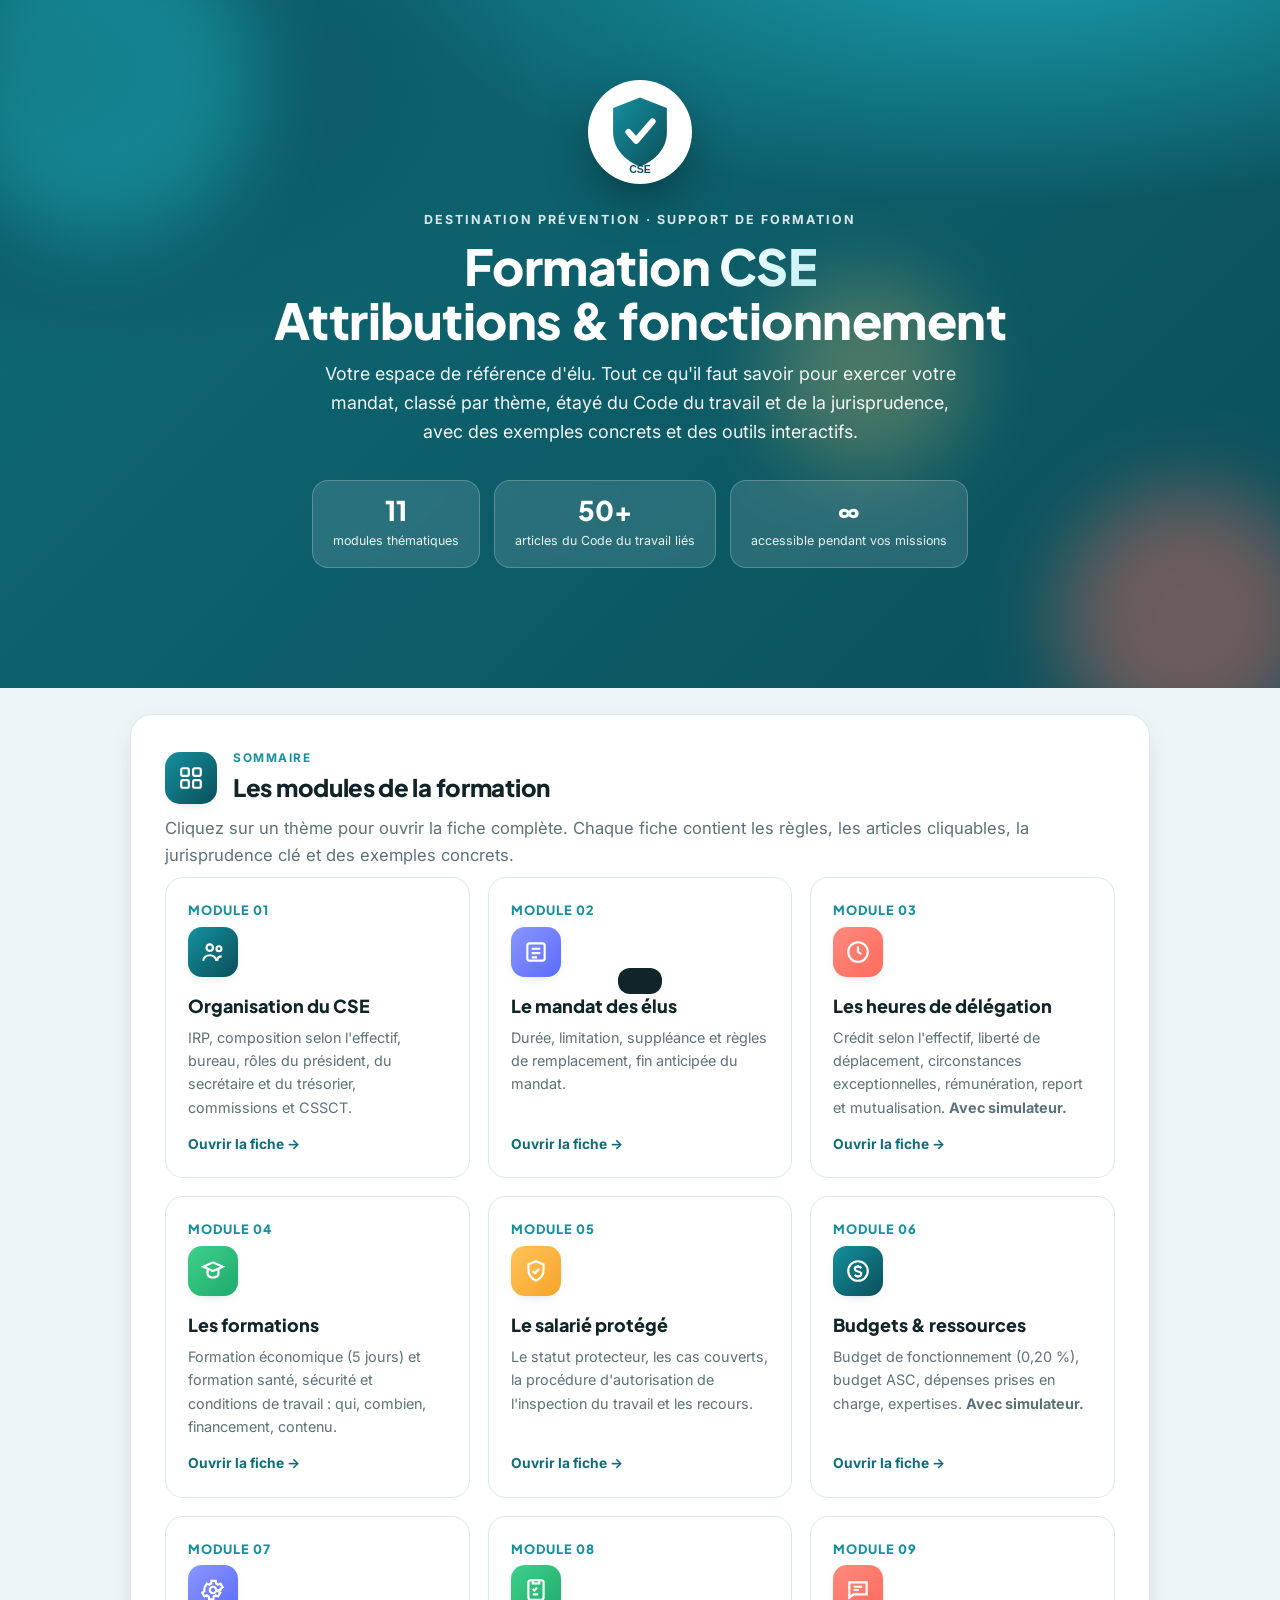
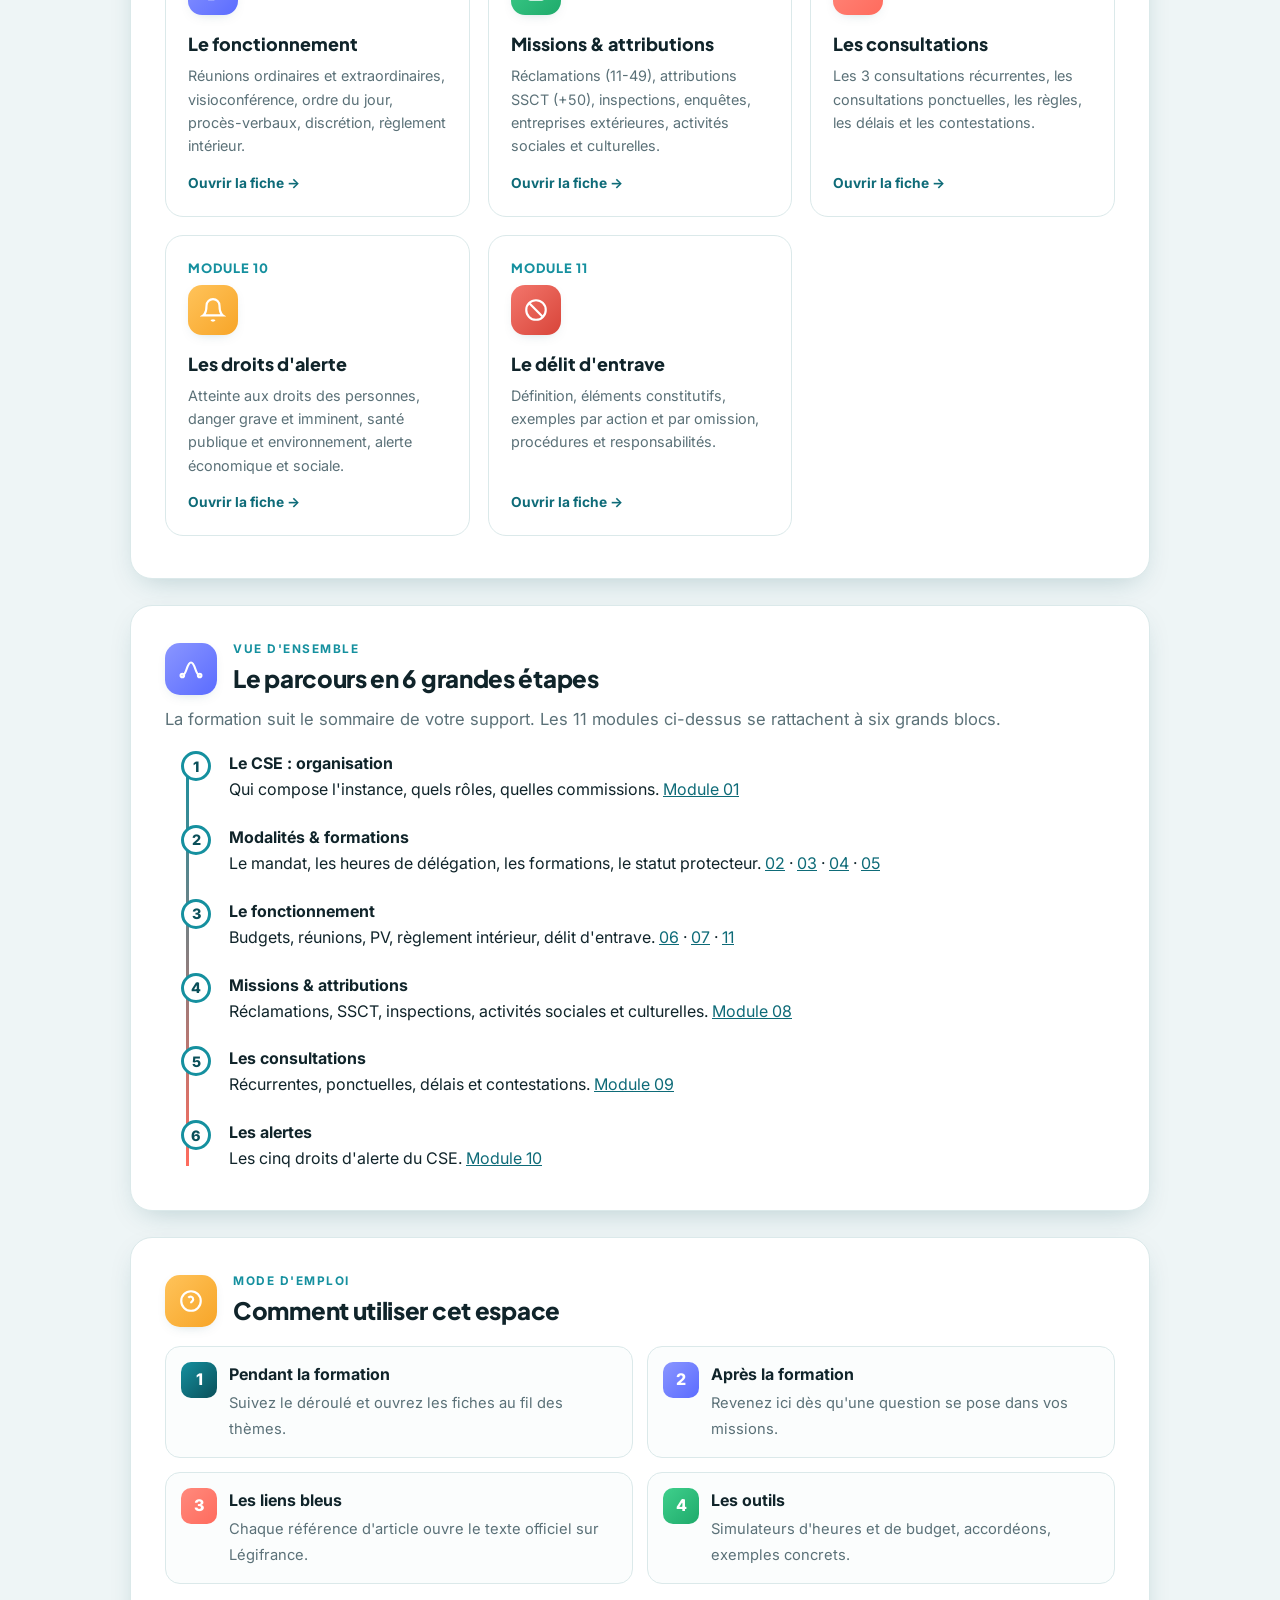
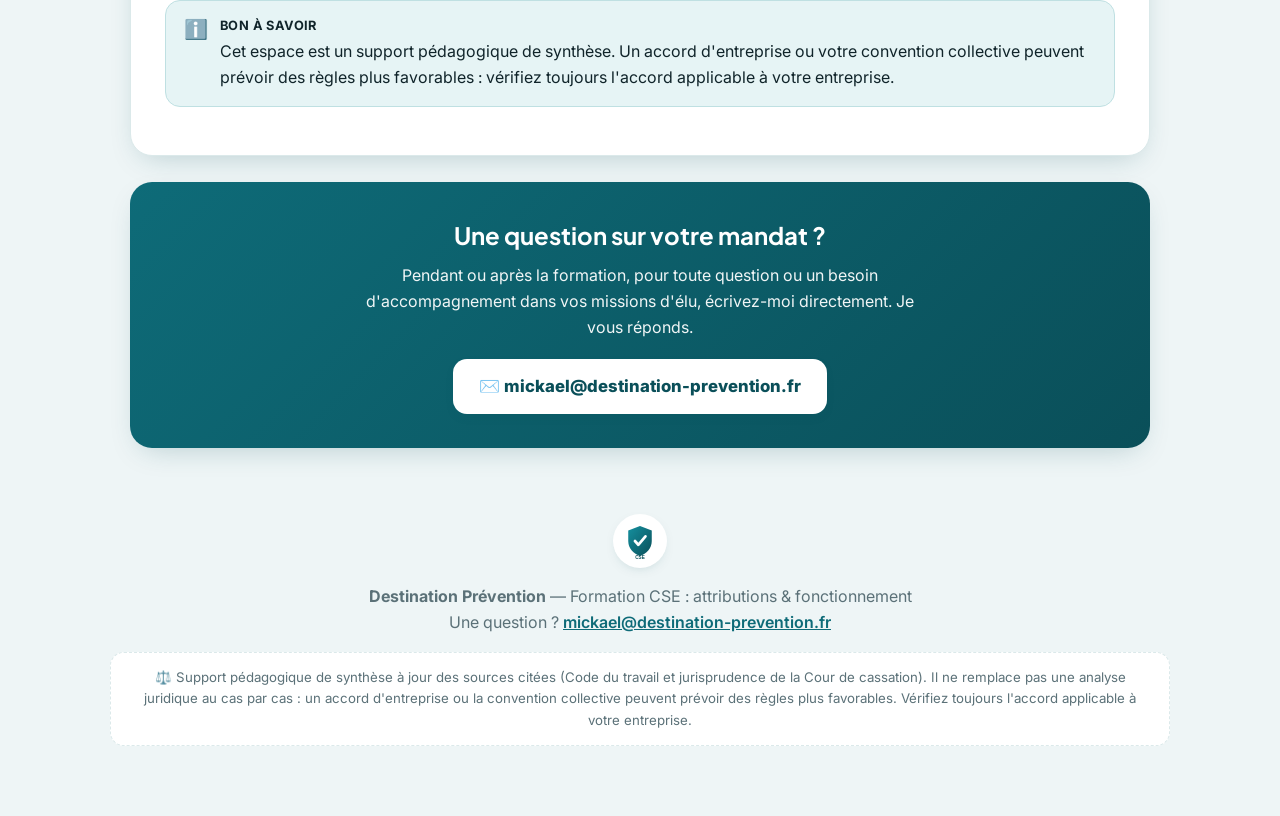
==== index.html @ 2825646d "Add files via upload" ====
<!DOCTYPE html>
<html lang="fr">
<head>
<meta charset="UTF-8">
<meta name="viewport" content="width=device-width, initial-scale=1.0">
<title>Formation CSE — Attributions & fonctionnement · Destination Prévention</title>
<meta name="description" content="Espace de formation des élus du CSE : organisation, mandat, heures de délégation, budgets, fonctionnement, missions, consultations et droits d'alerte. Étayé du Code du travail et de la jurisprudence.">
<link rel="icon" href="logo.svg">
<link rel="preconnect" href="https://fonts.googleapis.com">
<link rel="preconnect" href="https://fonts.gstatic.com" crossorigin>
<link href="https://fonts.googleapis.com/css2?family=Plus+Jakarta+Sans:wght@400;500;600;700;800&family=Inter:wght@400;500;600&display=swap" rel="stylesheet">
<link rel="stylesheet" href="styles.css">
</head>
<body>
<div id="progress"></div>

<nav class="bar" id="nav">
  <div class="wrap">
    <a class="lg" href="index.html"><img class="mark" src="logo.svg" alt=""> Formation CSE</a>
    <div class="links">
      <a href="#modules">Les modules</a>
      <a href="#parcours">Le parcours</a>
      <a href="#aide">Mode d'emploi</a>
      <a href="#contact">Contact</a>
    </div>
  </div>
</nav>

<header class="hero">
  <div class="blob b1"></div><div class="blob b2"></div><div class="blob b3"></div>
  <div class="wrap">
    <div class="logo-wrap"><img src="logo.svg" alt="Destination Prévention" style="width:96px;height:96px"></div>
    <span class="kick">Destination Prévention · Support de formation</span>
    <h1>Formation <span class="hl">CSE</span><br>Attributions &amp; fonctionnement</h1>
    <p class="sub">Votre espace de référence d'élu. Tout ce qu'il faut savoir pour exercer votre mandat, classé par thème, étayé du Code du travail et de la jurisprudence, avec des exemples concrets et des outils interactifs.</p>
    <div class="stats">
      <div class="stat"><div class="n">11</div><div class="l">modules thématiques</div></div>
      <div class="stat"><div class="n">50+</div><div class="l">articles du Code du travail liés</div></div>
      <div class="stat"><div class="n">∞</div><div class="l">accessible pendant vos missions</div></div>
    </div>
  </div>
</header>

<main class="wrap">

  <section id="modules">
    <div class="sec-head">
      <div class="sec-ico t-teal"><svg viewBox="0 0 24 24" fill="none" stroke="currentColor" stroke-width="2"><rect x="3" y="3" width="7" height="7" rx="1.5"/><rect x="14" y="3" width="7" height="7" rx="1.5"/><rect x="3" y="14" width="7" height="7" rx="1.5"/><rect x="14" y="14" width="7" height="7" rx="1.5"/></svg></div>
      <div><div class="kicker">Sommaire</div><h2>Les modules de la formation</h2></div>
    </div>
    <p class="lead">Cliquez sur un thème pour ouvrir la fiche complète. Chaque fiche contient les règles, les articles cliquables, la jurisprudence clé et des exemples concrets.</p>

    <div class="modules">

      <a class="mod" href="organisation.html">
        <span class="num">MODULE 01</span>
        <div class="mi t-teal"><svg viewBox="0 0 24 24" fill="none" stroke="currentColor" stroke-width="2"><circle cx="9" cy="8" r="3"/><path d="M3 20c0-3 3-5 6-5s6 2 6 5"/><circle cx="17.5" cy="9" r="2.3"/><path d="M16 20c0-2.4 1.6-4 4-4"/></svg></div>
        <h3>Organisation du CSE</h3>
        <p>IRP, composition selon l'effectif, bureau, rôles du président, du secrétaire et du trésorier, commissions et CSSCT.</p>
        <span class="go">Ouvrir la fiche →</span>
      </a>

      <a class="mod" href="mandat.html">
        <span class="num">MODULE 02</span>
        <div class="mi t-indigo"><svg viewBox="0 0 24 24" fill="none" stroke="currentColor" stroke-width="2"><rect x="4" y="4" width="16" height="16" rx="2"/><path d="M8 9h8M8 13h8M8 17h5"/></svg></div>
        <h3>Le mandat des élus</h3>
        <p>Durée, limitation, suppléance et règles de remplacement, fin anticipée du mandat.</p>
        <span class="go">Ouvrir la fiche →</span>
      </a>

      <a class="mod" href="heures-delegation.html">
        <span class="num">MODULE 03</span>
        <div class="mi t-coral"><svg viewBox="0 0 24 24" fill="none" stroke="currentColor" stroke-width="2"><circle cx="12" cy="12" r="9"/><path d="M12 7v5l3 2"/></svg></div>
        <h3>Les heures de délégation</h3>
        <p>Crédit selon l'effectif, liberté de déplacement, circonstances exceptionnelles, rémunération, report et mutualisation. <b>Avec simulateur.</b></p>
        <span class="go">Ouvrir la fiche →</span>
      </a>

      <a class="mod" href="formation.html">
        <span class="num">MODULE 04</span>
        <div class="mi t-green"><svg viewBox="0 0 24 24" fill="none" stroke="currentColor" stroke-width="2"><path d="M3 8l9-4 9 4-9 4-9-4z"/><path d="M7 10v5c0 1.5 2.5 3 5 3s5-1.5 5-3v-5"/></svg></div>
        <h3>Les formations</h3>
        <p>Formation économique (5 jours) et formation santé, sécurité et conditions de travail : qui, combien, financement, contenu.</p>
        <span class="go">Ouvrir la fiche →</span>
      </a>

      <a class="mod" href="salarie-protege.html">
        <span class="num">MODULE 05</span>
        <div class="mi t-amber"><svg viewBox="0 0 24 24" fill="none" stroke="currentColor" stroke-width="2"><path d="M12 3l7 3v5c0 5-3 8-7 10-4-2-7-5-7-10V6z"/><path d="M9 12l2 2 4-4"/></svg></div>
        <h3>Le salarié protégé</h3>
        <p>Le statut protecteur, les cas couverts, la procédure d'autorisation de l'inspection du travail et les recours.</p>
        <span class="go">Ouvrir la fiche →</span>
      </a>

      <a class="mod" href="budget.html">
        <span class="num">MODULE 06</span>
        <div class="mi t-teal"><svg viewBox="0 0 24 24" fill="none" stroke="currentColor" stroke-width="2"><circle cx="12" cy="12" r="9"/><path d="M15 9.5C14.5 8.5 13.3 8 12 8c-1.7 0-3 .9-3 2.2 0 3 6 1.6 6 4.4C15 16 13.7 17 12 17c-1.3 0-2.5-.6-3-1.6M12 6.5v1.4M12 16.8v1.4"/></svg></div>
        <h3>Budgets &amp; ressources</h3>
        <p>Budget de fonctionnement (0,20 %), budget ASC, dépenses prises en charge, expertises. <b>Avec simulateur.</b></p>
        <span class="go">Ouvrir la fiche →</span>
      </a>

      <a class="mod" href="fonctionnement.html">
        <span class="num">MODULE 07</span>
        <div class="mi t-indigo"><svg viewBox="0 0 24 24" fill="none" stroke="currentColor" stroke-width="2"><circle cx="12" cy="12" r="3"/><path d="M19 12a7 7 0 00-.1-1l2-1.5-2-3.4-2.3 1a7 7 0 00-1.7-1l-.3-2.6h-4l-.3 2.6a7 7 0 00-1.7 1l-2.3-1-2 3.4L4.1 11a7 7 0 000 2l-2 1.5 2 3.4 2.3-1a7 7 0 001.7 1l.3 2.6h4l.3-2.6a7 7 0 001.7-1l2.3 1 2-3.4-2-1.5c.1-.3.1-.7.1-1z"/></svg></div>
        <h3>Le fonctionnement</h3>
        <p>Réunions ordinaires et extraordinaires, visioconférence, ordre du jour, procès-verbaux, discrétion, règlement intérieur.</p>
        <span class="go">Ouvrir la fiche →</span>
      </a>

      <a class="mod" href="missions.html">
        <span class="num">MODULE 08</span>
        <div class="mi t-green"><svg viewBox="0 0 24 24" fill="none" stroke="currentColor" stroke-width="2"><rect x="5" y="3" width="14" height="18" rx="2"/><path d="M9 3v3h6V3M9 11l1.5 1.5L13 10M9 16h5"/></svg></div>
        <h3>Missions &amp; attributions</h3>
        <p>Réclamations (11-49), attributions SSCT (+50), inspections, enquêtes, entreprises extérieures, activités sociales et culturelles.</p>
        <span class="go">Ouvrir la fiche →</span>
      </a>

      <a class="mod" href="consultations.html">
        <span class="num">MODULE 09</span>
        <div class="mi t-coral"><svg viewBox="0 0 24 24" fill="none" stroke="currentColor" stroke-width="2"><path d="M4 5h16v11H8l-4 3z"/><path d="M8 9h8M8 12h5"/></svg></div>
        <h3>Les consultations</h3>
        <p>Les 3 consultations récurrentes, les consultations ponctuelles, les règles, les délais et les contestations.</p>
        <span class="go">Ouvrir la fiche →</span>
      </a>

      <a class="mod" href="alertes.html">
        <span class="num">MODULE 10</span>
        <div class="mi t-amber"><svg viewBox="0 0 24 24" fill="none" stroke="currentColor" stroke-width="2"><path d="M18 8a6 6 0 10-12 0c0 7-3 9-3 9h18s-3-2-3-9"/><path d="M10.5 21a1.8 1.8 0 003 0"/></svg></div>
        <h3>Les droits d'alerte</h3>
        <p>Atteinte aux droits des personnes, danger grave et imminent, santé publique et environnement, alerte économique et sociale.</p>
        <span class="go">Ouvrir la fiche →</span>
      </a>

      <a class="mod" href="delit-entrave.html">
        <span class="num">MODULE 11</span>
        <div class="mi t-red"><svg viewBox="0 0 24 24" fill="none" stroke="currentColor" stroke-width="2"><circle cx="12" cy="12" r="9"/><path d="M5.6 5.6l12.8 12.8"/></svg></div>
        <h3>Le délit d'entrave</h3>
        <p>Définition, éléments constitutifs, exemples par action et par omission, procédures et responsabilités.</p>
        <span class="go">Ouvrir la fiche →</span>
      </a>

    </div>
  </section>

  <section id="parcours">
    <div class="sec-head">
      <div class="sec-ico t-indigo"><svg viewBox="0 0 24 24" fill="none" stroke="currentColor" stroke-width="2"><path d="M4 18c4 0 4-12 8-12s4 12 8 12"/><circle cx="4" cy="18" r="1.6"/><circle cx="20" cy="18" r="1.6"/></svg></div>
      <div><div class="kicker">Vue d'ensemble</div><h2>Le parcours en 6 grandes étapes</h2></div>
    </div>
    <p class="lead">La formation suit le sommaire de votre support. Les 11 modules ci-dessus se rattachent à six grands blocs.</p>
    <div class="tl">
      <div class="step"><div class="dot">1</div><b>Le CSE : organisation</b>Qui compose l'instance, quels rôles, quelles commissions. <a href="organisation.html">Module 01</a></div>
      <div class="step"><div class="dot">2</div><b>Modalités &amp; formations</b>Le mandat, les heures de délégation, les formations, le statut protecteur. <a href="mandat.html">02</a> · <a href="heures-delegation.html">03</a> · <a href="formation.html">04</a> · <a href="salarie-protege.html">05</a></div>
      <div class="step"><div class="dot">3</div><b>Le fonctionnement</b>Budgets, réunions, PV, règlement intérieur, délit d'entrave. <a href="budget.html">06</a> · <a href="fonctionnement.html">07</a> · <a href="delit-entrave.html">11</a></div>
      <div class="step"><div class="dot">4</div><b>Missions &amp; attributions</b>Réclamations, SSCT, inspections, activités sociales et culturelles. <a href="missions.html">Module 08</a></div>
      <div class="step"><div class="dot">5</div><b>Les consultations</b>Récurrentes, ponctuelles, délais et contestations. <a href="consultations.html">Module 09</a></div>
      <div class="step"><div class="dot">6</div><b>Les alertes</b>Les cinq droits d'alerte du CSE. <a href="alertes.html">Module 10</a></div>
    </div>
  </section>

  <section id="aide">
    <div class="sec-head">
      <div class="sec-ico t-amber"><svg viewBox="0 0 24 24" fill="none" stroke="currentColor" stroke-width="2"><circle cx="12" cy="12" r="9"/><path d="M9.5 9a2.5 2.5 0 014.5 1.5c0 1.7-2 2-2 3.5M12 17h.01"/></svg></div>
      <div><div class="kicker">Mode d'emploi</div><h2>Comment utiliser cet espace</h2></div>
    </div>
    <div class="feat">
      <div class="f"><div class="fi t-teal">1</div><div><b>Pendant la formation</b><span>Suivez le déroulé et ouvrez les fiches au fil des thèmes.</span></div></div>
      <div class="f"><div class="fi t-indigo">2</div><div><b>Après la formation</b><span>Revenez ici dès qu'une question se pose dans vos missions.</span></div></div>
      <div class="f"><div class="fi t-coral">3</div><div><b>Les liens bleus</b><span>Chaque référence d'article ouvre le texte officiel sur Légifrance.</span></div></div>
      <div class="f"><div class="fi t-green">4</div><div><b>Les outils</b><span>Simulateurs d'heures et de budget, accordéons, exemples concrets.</span></div></div>
    </div>
    <div class="note n-info"><span class="ni">ℹ️</span><div><span class="tag">Bon à savoir</span><p>Cet espace est un support pédagogique de synthèse. Un accord d'entreprise ou votre convention collective peuvent prévoir des règles plus favorables : vérifiez toujours l'accord applicable à votre entreprise.</p></div></div>
  </section>

  <section id="contact" class="contact">
    <h2>Une question sur votre mandat ?</h2>
    <p>Pendant ou après la formation, pour toute question ou un besoin d'accompagnement dans vos missions d'élu, écrivez-moi directement. Je vous réponds.</p>
    <a class="mail" href="mailto:mickael@destination-prevention.fr?subject=Question%20formation%20CSE">✉️ mickael@destination-prevention.fr</a>
  </section>

</main>

<footer>
  <div class="fmark"><img src="logo.svg" alt="" style="width:42px;height:42px"></div>
  <p><b>Destination Prévention</b> — Formation CSE : attributions &amp; fonctionnement<br>
  Une question ? <a href="mailto:mickael@destination-prevention.fr">mickael@destination-prevention.fr</a></p>
  <div class="disc">⚖️ Support pédagogique de synthèse à jour des sources citées (Code du travail et jurisprudence de la Cour de cassation). Il ne remplace pas une analyse juridique au cas par cas : un accord d'entreprise ou la convention collective peuvent prévoir des règles plus favorables. Vérifiez toujours l'accord applicable à votre entreprise.</div>
</footer>

<div id="toast"></div>
<button class="btt" id="btt" aria-label="Revenir en haut">↑</button>
<script src="app.js"></script>
</body>
</html>
---- styles.css ----
/* =========================================================
   Formation CSE — Destination Prévention
   Feuille de style commune (style repris du toolkit Transmas)
   ========================================================= */
:root{
  --teal:#0e6b78; --teal-d:#0a4f59; --teal-l:#e6f4f5; --teal-2:#15909f;
  --ink:#10242a; --muted:#5b7178; --line:#dbe9ea; --bg:#eef5f6; --card:#ffffff;
  --coral:#ff6b5d; --coral-l:#ffe9e6;
  --amber:#f7a528; --amber-l:#fdf1da;
  --green:#1faa6b; --green-l:#e2f6ec;
  --indigo:#5b6cff; --indigo-l:#e9ebff;
  --red:#d8453a; --red-l:#fde9e7;
  --shadow:0 10px 30px -12px rgba(10,79,89,.28);
  --shadow-sm:0 4px 14px -8px rgba(10,79,89,.35);
  color-scheme:light;
}
*{box-sizing:border-box}
html{scroll-behavior:smooth}
body{margin:0;font-family:"Inter",-apple-system,BlinkMacSystemFont,"Segoe UI",sans-serif;color:var(--ink);background:var(--bg);line-height:1.62;overflow-x:hidden}
h1,h2,h3,.font-display{font-family:"Plus Jakarta Sans","Inter",sans-serif}
a{color:var(--teal)}
.wrap{max-width:1060px;margin:0 auto;padding:0 20px}

/* progress + nav */
#progress{position:fixed;top:0;left:0;height:4px;width:0;background:linear-gradient(90deg,var(--teal-2),var(--coral));z-index:200;transition:width .1s linear}
nav.bar{position:fixed;top:4px;left:0;right:0;z-index:150;background:rgba(255,255,255,.82);backdrop-filter:blur(12px);border-bottom:1px solid var(--line);transform:translateY(-130%);transition:transform .4s ease}
nav.bar.show{transform:translateY(0)}
nav.bar .wrap{display:flex;align-items:center;gap:12px;height:58px}
nav.bar .lg{display:flex;align-items:center;gap:9px;font-weight:800;color:var(--teal-d);font-size:.98rem;white-space:nowrap;text-decoration:none}
nav.bar .lg .mark{width:30px;height:30px;border-radius:50%}
nav.bar .links{display:flex;gap:3px;overflow-x:auto;scrollbar-width:none;margin-left:auto}
nav.bar .links::-webkit-scrollbar{display:none}
nav.bar .links a{font-size:.8rem;text-decoration:none;color:var(--muted);padding:6px 11px;border-radius:9px;white-space:nowrap;font-weight:600;transition:.2s}
nav.bar .links a:hover{color:var(--teal-d);background:var(--teal-l)}
nav.bar .links a.active{color:#fff;background:var(--teal)}

/* hero */
header.hero{position:relative;color:#fff;padding:80px 20px 120px;text-align:center;overflow:hidden;background:radial-gradient(1200px 500px at 80% -10%,#1aa0b0 0,transparent 55%),radial-gradient(900px 500px at 0% 10%,#0a4f59 0,transparent 60%),linear-gradient(135deg,#0e6b78,#0a4f59)}
.blob{position:absolute;border-radius:50%;filter:blur(40px);opacity:.4;animation:float 14s ease-in-out infinite}
.blob.b1{width:320px;height:320px;background:#23c4d6;top:-80px;left:-60px}
.blob.b2{width:260px;height:260px;background:#ff6b5d;bottom:-60px;right:-40px;animation-delay:-5s}
.blob.b3{width:200px;height:200px;background:#ffd36b;top:40%;left:60%;animation-delay:-9s;opacity:.25}
@keyframes float{0%,100%{transform:translate(0,0) scale(1)}50%{transform:translate(30px,-25px) scale(1.08)}}
.logo-wrap{position:relative;z-index:2;width:104px;height:104px;margin:0 auto 22px;border-radius:50%;box-shadow:0 18px 50px -12px rgba(0,0,0,.5);animation:pulse 5s ease-in-out infinite;background:#fff;display:grid;place-items:center}
.logo-wrap svg{width:96px;height:96px}
@keyframes pulse{0%,100%{transform:translateY(0)}50%{transform:translateY(-9px)}}
.hero .kick{position:relative;z-index:2;display:inline-block;font-size:.78rem;font-weight:700;letter-spacing:2px;text-transform:uppercase;opacity:.85;margin-bottom:10px}
.hero h1{position:relative;z-index:2;margin:0 0 12px;font-size:clamp(2rem,5vw,3.1rem);font-weight:800;letter-spacing:-.5px;line-height:1.08}
.hero h1 .hl{background:linear-gradient(120deg,#fff,#bff0f5);-webkit-background-clip:text;background-clip:text;color:transparent}
.hero p.sub{position:relative;z-index:2;margin:0 auto;max-width:660px;font-size:1.12rem;opacity:.94}
.tagchip{position:relative;z-index:2;display:inline-flex;gap:8px;align-items:center;margin-top:20px;background:rgba(255,255,255,.14);border:1px solid rgba(255,255,255,.3);padding:7px 16px;border-radius:999px;font-size:.85rem;font-weight:600;text-decoration:none;color:#fff}
.tagchip:hover{background:rgba(255,255,255,.24)}
.stats{position:relative;z-index:2;display:flex;flex-wrap:wrap;gap:14px;justify-content:center;margin-top:34px}
.stat{background:rgba(255,255,255,.12);border:1px solid rgba(255,255,255,.22);border-radius:16px;padding:16px 20px;min-width:150px;backdrop-filter:blur(4px)}
.stat .n{font-family:"Plus Jakarta Sans";font-size:1.7rem;font-weight:800;line-height:1}
.stat .l{font-size:.78rem;opacity:.9;margin-top:6px}

/* sections */
main{position:relative;z-index:3;margin-top:-70px}
section{background:var(--card);border:1px solid var(--line);border-radius:22px;padding:34px;margin:26px 0;box-shadow:var(--shadow);opacity:0;transform:translateY(28px);transition:opacity .7s ease,transform .7s ease}
section.in{opacity:1;transform:none}
.sec-head{display:flex;align-items:center;gap:16px;margin-bottom:8px}
.sec-ico{flex:none;width:52px;height:52px;border-radius:15px;display:grid;place-items:center;color:#fff;box-shadow:var(--shadow-sm)}
.sec-ico svg{width:26px;height:26px}
.sec-head h2{margin:0;font-size:1.5rem;font-weight:800;letter-spacing:-.3px}
.sec-head .kicker{font-size:.74rem;font-weight:700;letter-spacing:1.5px;text-transform:uppercase;color:var(--teal-2)}
.lead{color:var(--muted);font-size:1.04rem;margin:6px 0 4px}
h3.sub{font-size:1.12rem;margin:22px 0 6px;color:var(--teal-d)}
.t-teal{background:linear-gradient(135deg,var(--teal-2),var(--teal-d))}
.t-coral{background:linear-gradient(135deg,#ff8a7d,var(--coral))}
.t-amber{background:linear-gradient(135deg,#ffc35a,var(--amber))}
.t-green{background:linear-gradient(135deg,#3fd08c,var(--green))}
.t-indigo{background:linear-gradient(135deg,#8a96ff,var(--indigo))}
.t-red{background:linear-gradient(135deg,#f3766c,var(--red))}

blockquote.art{border-left:4px solid var(--teal-2);background:linear-gradient(135deg,var(--teal-l),#fff);margin:16px 0;padding:14px 18px;border-radius:0 14px 14px 0;font-style:italic;color:#27474d}
blockquote.art b{font-style:normal}
.chips-law{display:inline-block;font-size:.72rem;font-weight:700;letter-spacing:.5px;text-transform:uppercase;color:var(--teal-d);background:var(--teal-l);padding:3px 10px;border-radius:7px;margin-bottom:8px}

/* inline legifrance link */
a.lf{display:inline-flex;align-items:center;gap:4px;font-weight:700;text-decoration:none;color:var(--teal);background:var(--teal-l);border-radius:6px;padding:1px 7px;font-size:.9em;white-space:nowrap;transition:.2s}
a.lf:hover{background:var(--teal);color:#fff}
a.lf::after{content:"\2197";font-size:.82em;opacity:.7}

.feat{display:grid;grid-template-columns:repeat(2,1fr);gap:14px;margin:16px 0}
.feat .f{display:flex;gap:12px;padding:15px;border:1px solid var(--line);border-radius:15px;background:#fbfdfd;transition:.25s}
.feat .f:hover{transform:translateY(-3px);box-shadow:var(--shadow-sm);border-color:#bfe0e2}
.feat .f .fi{flex:none;width:36px;height:36px;border-radius:10px;display:grid;place-items:center;color:#fff;font-weight:800}
.feat .f b{display:block;margin-bottom:2px}
.feat .f span{font-size:.92rem;color:var(--muted)}

.note{border-radius:15px;padding:15px 18px;margin:14px 0;border:1px solid;display:flex;gap:12px;align-items:flex-start}
.note .ni{flex:none;font-size:1.2rem;line-height:1.4}
.n-info{background:var(--teal-l);border-color:#bfe0e2}
.n-ok{background:var(--green-l);border-color:#bfe3cd}
.n-warn{background:var(--amber-l);border-color:#f0debb}
.n-no{background:var(--red-l);border-color:#f3c9c4}
.n-ex{background:var(--indigo-l);border-color:#cdd2ff}
.note .tag{font-weight:700;display:block;font-size:.8rem;text-transform:uppercase;letter-spacing:.4px;margin-bottom:3px}
.note p{margin:0}

/* tables */
.tbl{width:100%;border-collapse:collapse;margin:14px 0;font-size:.93rem;overflow:hidden;border-radius:12px;box-shadow:var(--shadow-sm)}
.tbl th{background:var(--teal);color:#fff;text-align:left;padding:11px 14px;font-weight:700}
.tbl td{padding:10px 14px;border-bottom:1px solid var(--line);background:#fff;vertical-align:top}
.tbl tr:nth-child(even) td{background:#fbfdfd}

/* compare toggle */
.seg{display:inline-flex;background:var(--teal-l);border-radius:14px;padding:5px;margin:8px 0 4px;gap:4px}
.seg button{border:none;background:transparent;font-family:inherit;font-weight:700;font-size:.92rem;padding:9px 18px;border-radius:10px;cursor:pointer;color:var(--teal-d);transition:.2s}
.seg button.on{color:#fff;box-shadow:var(--shadow-sm)}
.seg button[data-k="a"].on{background:linear-gradient(135deg,#8a96ff,var(--indigo))}
.seg button[data-k="b"].on{background:linear-gradient(135deg,var(--teal-2),var(--teal-d))}
.panel{display:none;border-radius:16px;padding:20px;border:1px solid var(--line);margin-top:8px;animation:fade .4s ease}
.panel.show{display:block}
.panel.a{background:linear-gradient(135deg,var(--indigo-l),#fff)}
.panel.b{background:linear-gradient(135deg,var(--teal-l),#fff)}
@keyframes fade{from{opacity:0;transform:translateY(8px)}to{opacity:1;transform:none}}
.kv{margin:9px 0}.kv b{color:var(--teal-d)}
.panel.a .kv b{color:var(--indigo)}

/* calculator */
.calc{background:linear-gradient(135deg,#0e6b78,#0a4f59);border-radius:20px;padding:26px;color:#fff;margin:18px 0;box-shadow:var(--shadow)}
.calc h4{margin:0 0 14px;font-size:1.15rem;display:flex;align-items:center;gap:9px}
.calc label{font-weight:700;font-size:.9rem;opacity:.92;display:block;margin-bottom:10px}
.calc select,.calc input{width:100%;font-family:inherit;font-size:1rem;padding:13px 14px;border-radius:12px;border:none;background:#fff;color:var(--ink);font-weight:600}
.calc .out{display:grid;grid-template-columns:repeat(3,1fr);gap:12px;margin-top:18px}
.calc .o{background:rgba(255,255,255,.12);border:1px solid rgba(255,255,255,.22);border-radius:14px;padding:16px;text-align:center}
.calc .o .n{font-family:"Plus Jakarta Sans";font-size:1.9rem;font-weight:800;line-height:1}
.calc .o .l{font-size:.78rem;opacity:.9;margin-top:6px}
.calc .hint{font-size:.82rem;opacity:.85;margin-top:14px}
@media(max-width:560px){.calc .out{grid-template-columns:1fr}.stat{min-width:120px}}

/* duo mini cards */
.duo{display:grid;grid-template-columns:1fr 1fr;gap:14px;margin-top:14px}
@media(max-width:600px){.duo{grid-template-columns:1fr}}
.mini{border:1px solid var(--line);border-radius:15px;padding:16px;background:#fbfdfd}
.mini .h{font-weight:800;color:var(--teal-d);display:flex;align-items:center;gap:8px;margin-bottom:6px}
.mini .b{font-size:.92rem;color:#3a5258}
.badge8{background:var(--amber);color:#fff;font-weight:800;border-radius:8px;padding:2px 9px;font-size:.85rem}

/* do / dont */
.dd{display:grid;grid-template-columns:1fr 1fr;gap:16px;margin:14px 0}
@media(max-width:640px){.dd{grid-template-columns:1fr}}
.dd .col{border-radius:16px;padding:18px;border:1px solid}
.dd .can{background:var(--green-l);border-color:#bfe3cd}
.dd .cant{background:var(--red-l);border-color:#f3c9c4}
.dd .col h4{margin:0 0 10px;display:flex;align-items:center;gap:8px;font-size:1.02rem}
.dd ul{list-style:none;margin:0;padding:0}
.dd li{padding:7px 0 7px 28px;position:relative;font-size:.93rem;border-bottom:1px dashed rgba(0,0,0,.07)}
.dd li:last-child{border-bottom:none}
.dd .can li:before{content:"\2713";position:absolute;left:0;color:var(--green);font-weight:800}
.dd .cant li:before{content:"\2715";position:absolute;left:0;color:var(--red);font-weight:800}

/* accordion */
.acc{border:1px solid var(--line);border-radius:14px;margin:10px 0;overflow:hidden;background:#fff}
.acc>button{width:100%;text-align:left;border:none;background:#fbfdfd;font-family:inherit;font-size:1rem;font-weight:700;color:var(--ink);padding:16px 18px;cursor:pointer;display:flex;align-items:center;gap:12px}
.acc>button .vp{flex:none;font-size:.68rem;font-weight:800;padding:3px 9px;border-radius:7px;text-transform:uppercase;letter-spacing:.4px}
.vp.a{background:var(--indigo-l);color:var(--indigo)}
.vp.b{background:var(--teal-l);color:var(--teal-d)}
.vp.hc{background:var(--amber-l);color:#a4710c}
.acc>button .chev{margin-left:auto;transition:.3s;color:var(--muted)}
.acc.open>button .chev{transform:rotate(180deg)}
.acc .body{max-height:0;overflow:hidden;transition:max-height .4s ease;color:#3a5258}
.acc .body .inner{padding:0 18px 16px}
.acc .body p{margin:0 0 8px}
.acc .body p:last-child{margin-bottom:0}
.acc .body ul{margin:0 0 8px;padding-left:20px}

/* timeline */
.tl{position:relative;margin:18px 0 4px;padding-left:8px}
.tl:before{content:"";position:absolute;left:21px;top:6px;bottom:6px;width:3px;background:linear-gradient(var(--teal-2),var(--coral))}
.tl .step{position:relative;padding:0 0 22px 56px}
.tl .step .dot{position:absolute;left:8px;top:0;width:30px;height:30px;border-radius:50%;background:#fff;border:3px solid var(--teal-2);color:var(--teal-d);font-weight:800;display:grid;place-items:center;font-size:.9rem}
.tl .step:last-child{padding-bottom:0}
.tl .step b{display:block}

/* juri */
.juri{border:1px solid var(--line);border-left:5px solid var(--teal-2);border-radius:0 14px 14px 0;padding:16px 18px;margin:12px 0;background:linear-gradient(135deg,#fbfdfd,#fff);transition:.25s}
.juri:hover{transform:translateX(4px);box-shadow:var(--shadow-sm)}
.juri .jt{font-weight:800;color:var(--teal-d)}
.juri .jp{display:inline-block;font-size:.7rem;font-weight:700;background:var(--coral-l);color:var(--coral);border-radius:6px;padding:2px 8px;margin-left:6px;vertical-align:middle}
.juri p{margin:6px 0 0;font-size:.93rem;color:#3a5258}

/* regl grid */
.regl{display:grid;grid-template-columns:repeat(2,1fr);gap:10px;margin-top:8px}
@media(max-width:640px){.regl{grid-template-columns:1fr}}
.regl a{display:flex;gap:10px;align-items:center;text-decoration:none;border:1px solid var(--line);border-radius:12px;padding:12px 14px;background:#fbfdfd;transition:.2s;color:var(--ink)}
.regl a:hover{border-color:var(--teal-2);background:var(--teal-l);transform:translateY(-2px)}
.regl a .code{flex:none;font-family:"Plus Jakarta Sans";font-weight:800;color:#fff;background:var(--teal);border-radius:8px;padding:6px 9px;font-size:.82rem;min-width:92px;text-align:center}
.regl a span{font-size:.86rem;color:var(--muted)}

/* ===== INDEX : grille des thèmes ===== */
.modules{display:grid;grid-template-columns:repeat(3,1fr);gap:18px;margin:8px 0}
@media(max-width:880px){.modules{grid-template-columns:repeat(2,1fr)}}
@media(max-width:560px){.modules{grid-template-columns:1fr}}
.mod{display:flex;flex-direction:column;text-decoration:none;color:var(--ink);background:#fff;border:1px solid var(--line);border-radius:18px;padding:22px;transition:.25s;position:relative;overflow:hidden}
.mod:hover{transform:translateY(-5px);box-shadow:var(--shadow);border-color:#bfe0e2}
.mod .num{font-family:"Plus Jakarta Sans";font-size:.8rem;font-weight:800;color:var(--teal-2);letter-spacing:1px}
.mod .mi{width:50px;height:50px;border-radius:14px;display:grid;place-items:center;color:#fff;margin:6px 0 14px;box-shadow:var(--shadow-sm)}
.mod .mi svg{width:26px;height:26px}
.mod h3{margin:0 0 6px;font-size:1.12rem;font-weight:800}
.mod p{margin:0;font-size:.9rem;color:var(--muted);flex:1}
.mod .go{margin-top:14px;font-weight:700;font-size:.86rem;color:var(--teal);display:inline-flex;align-items:center;gap:6px}
.mod:hover .go{gap:10px}

/* contact band */
.contact{background:linear-gradient(135deg,#0e6b78,#0a4f59);color:#fff;border-radius:22px;padding:34px;text-align:center;box-shadow:var(--shadow);border:none}
.contact h2{margin:0 0 8px;font-size:1.5rem;color:#fff}
.contact p{margin:0 auto 18px;max-width:560px;opacity:.94}
.contact a.mail{display:inline-flex;align-items:center;gap:10px;background:#fff;color:var(--teal-d);font-weight:800;text-decoration:none;padding:14px 26px;border-radius:14px;font-size:1.05rem;transition:.2s;box-shadow:var(--shadow-sm)}
.contact a.mail:hover{transform:translateY(-3px)}

/* page intro back link */
.crumb{position:relative;z-index:2;margin-bottom:8px}
.crumb a{color:#fff;text-decoration:none;font-weight:600;font-size:.88rem;opacity:.9;display:inline-flex;align-items:center;gap:6px}
.crumb a:hover{opacity:1}

footer{text-align:center;color:var(--muted);padding:40px 20px 70px}
footer .fmark{width:54px;height:54px;margin:0 auto 12px;border-radius:50%;background:#fff;display:grid;place-items:center;box-shadow:var(--shadow-sm)}
footer .fmark svg{width:42px;height:42px}
footer a{color:var(--teal);font-weight:600}
.disc{max-width:1060px;margin:10px auto 0;background:#fff;border:1px dashed var(--line);border-radius:14px;padding:14px 18px;font-size:.83rem;color:var(--muted)}

/* toast + back to top */
#toast{position:fixed;bottom:26px;left:50%;transform:translateX(-50%) translateY(120px);background:var(--ink);color:#fff;padding:13px 22px;border-radius:12px;font-weight:600;font-size:.9rem;box-shadow:var(--shadow);z-index:300;transition:transform .35s cubic-bezier(.2,1.4,.4,1)}
#toast.show{transform:translateX(-50%) translateY(0)}
.btt{position:fixed;bottom:24px;right:24px;width:48px;height:48px;border-radius:50%;background:var(--teal);color:#fff;border:none;cursor:pointer;box-shadow:var(--shadow);font-size:1.3rem;opacity:0;pointer-events:none;transition:.3s;z-index:140}
.btt.show{opacity:1;pointer-events:auto}
@media(max-width:680px){.feat{grid-template-columns:1fr}section{padding:24px 20px}}
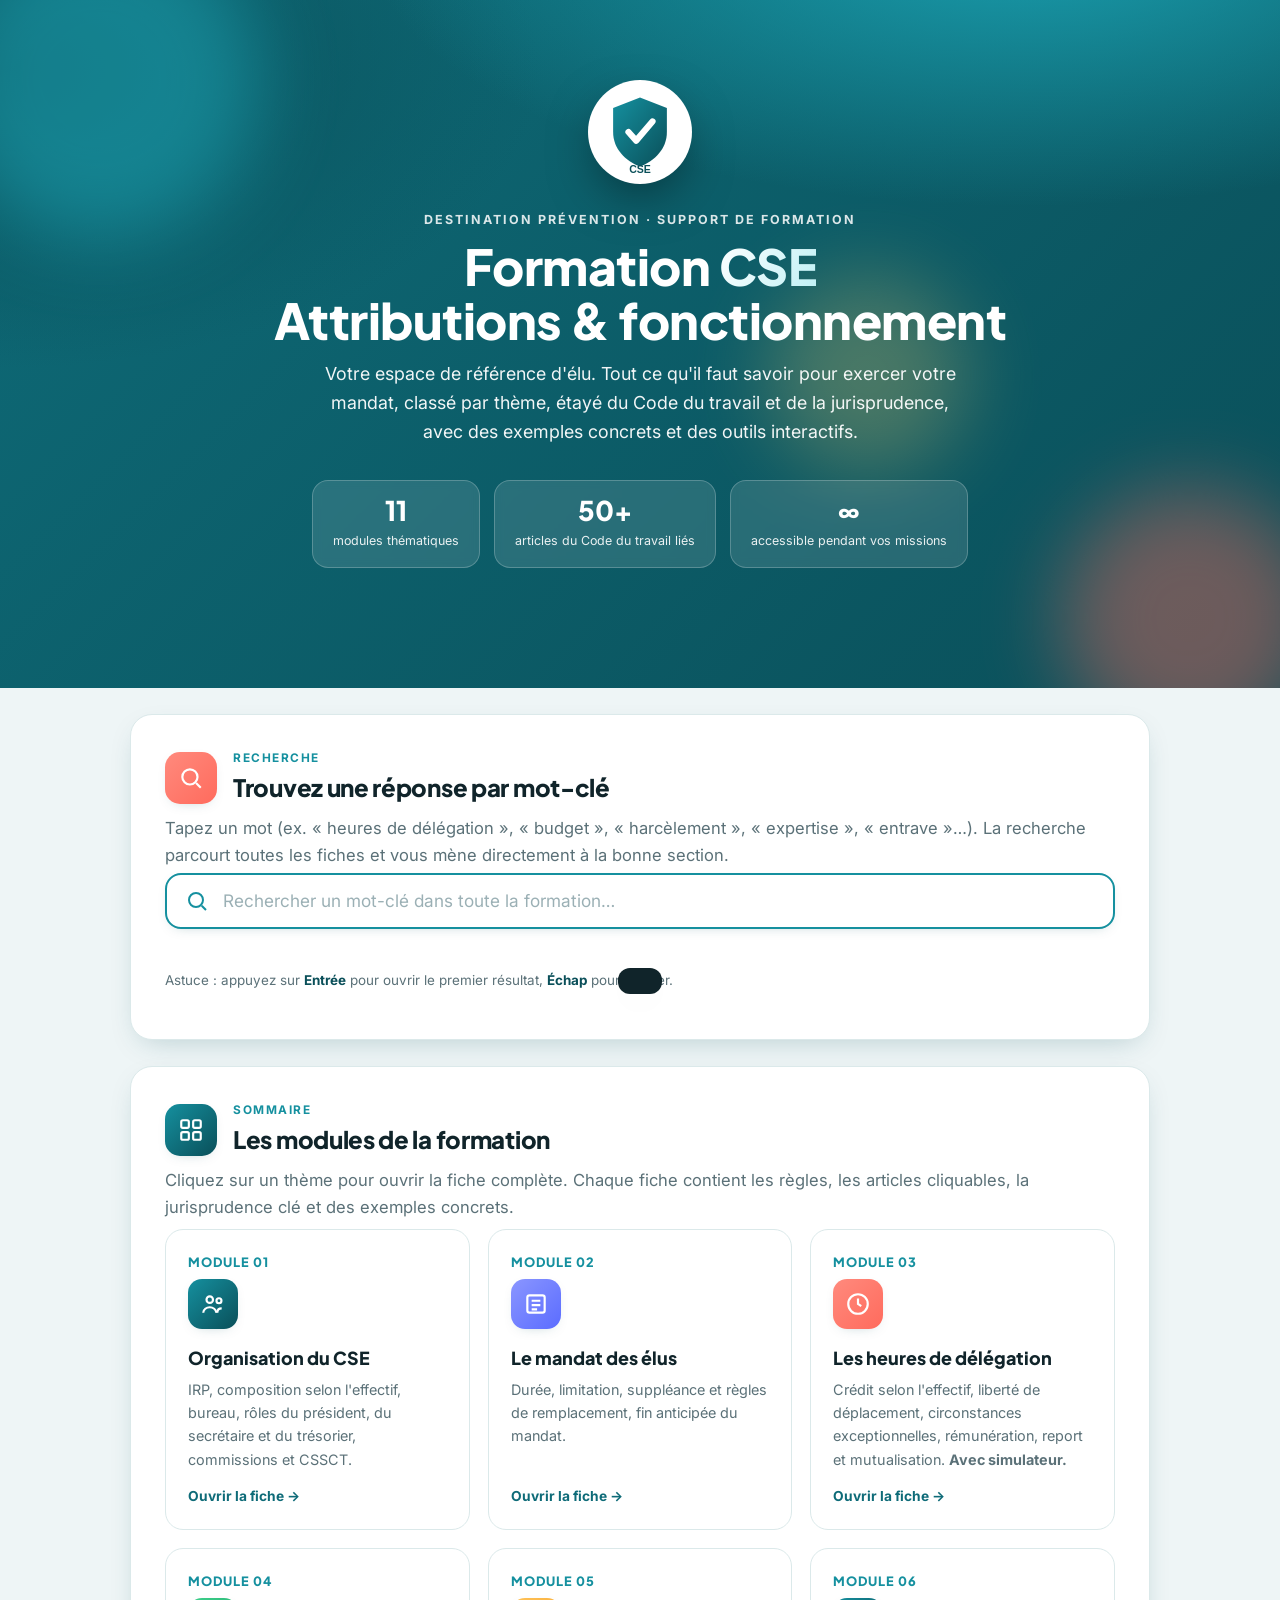
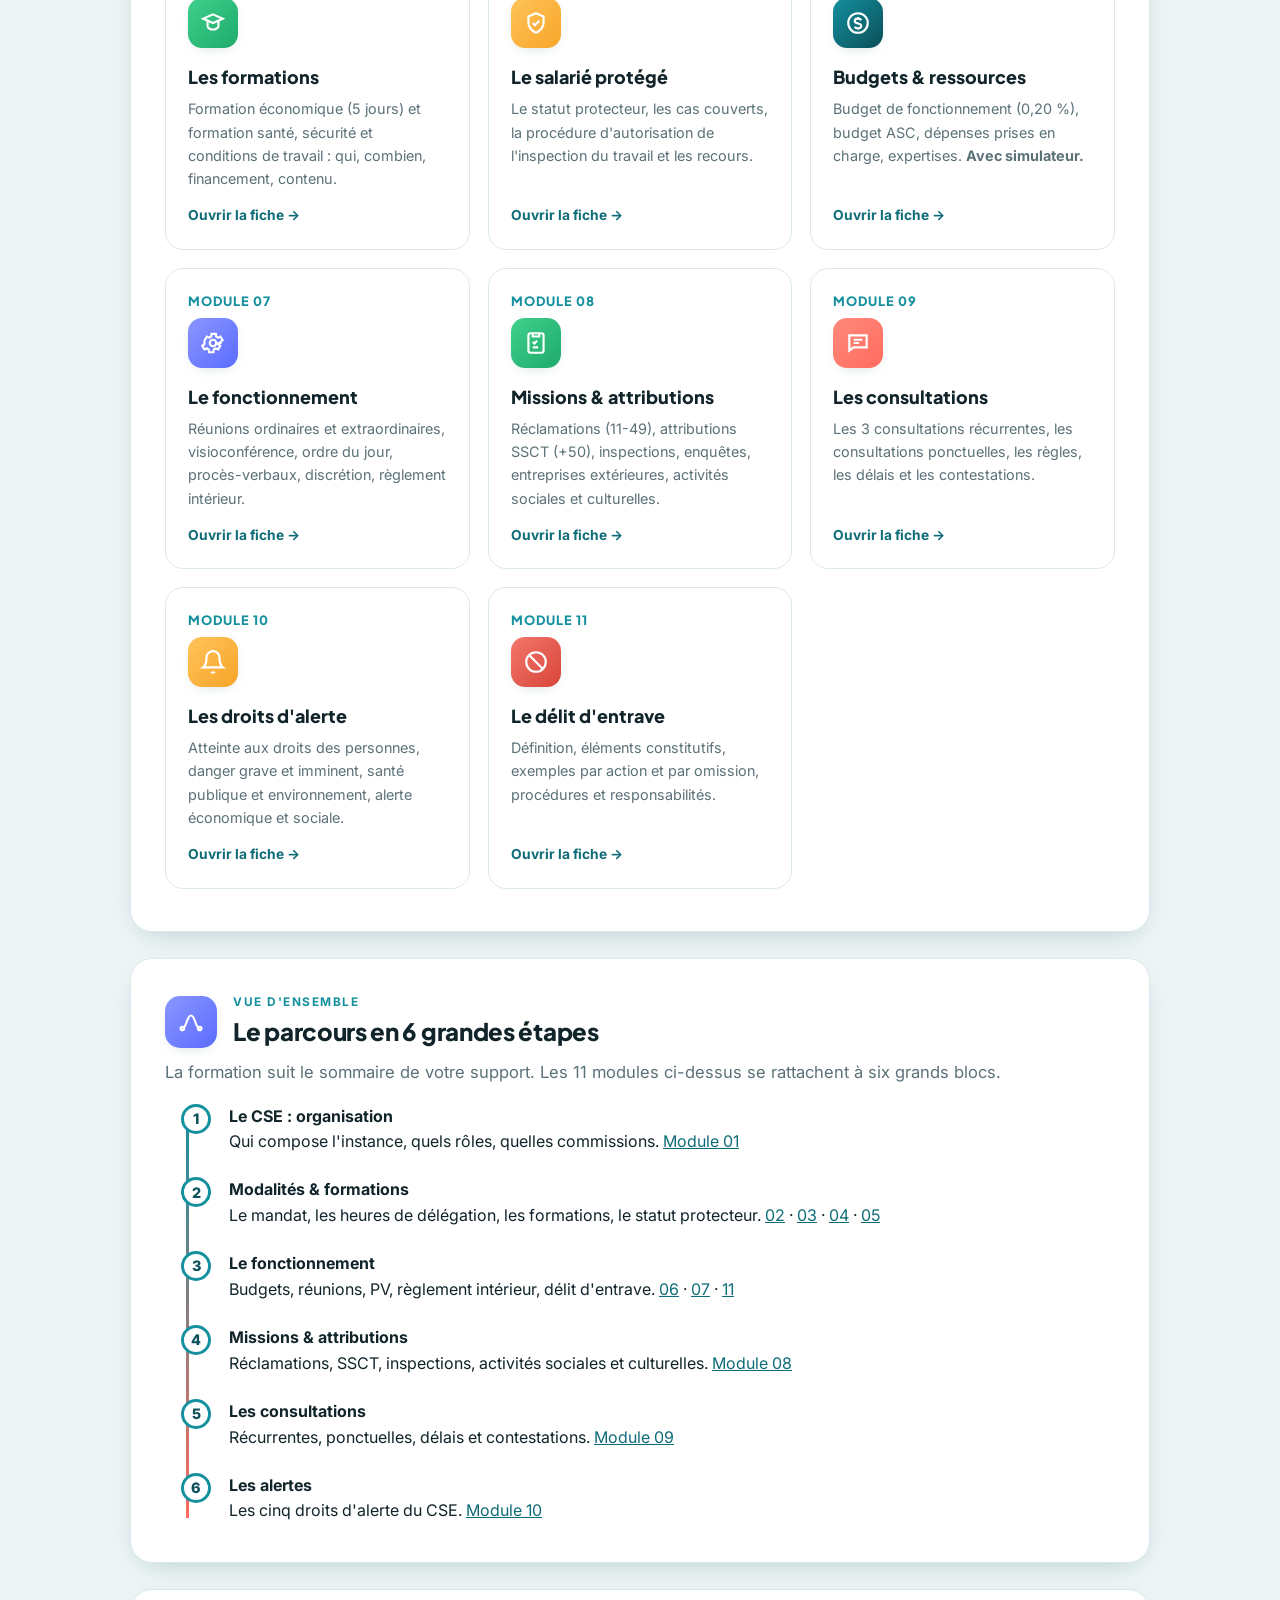
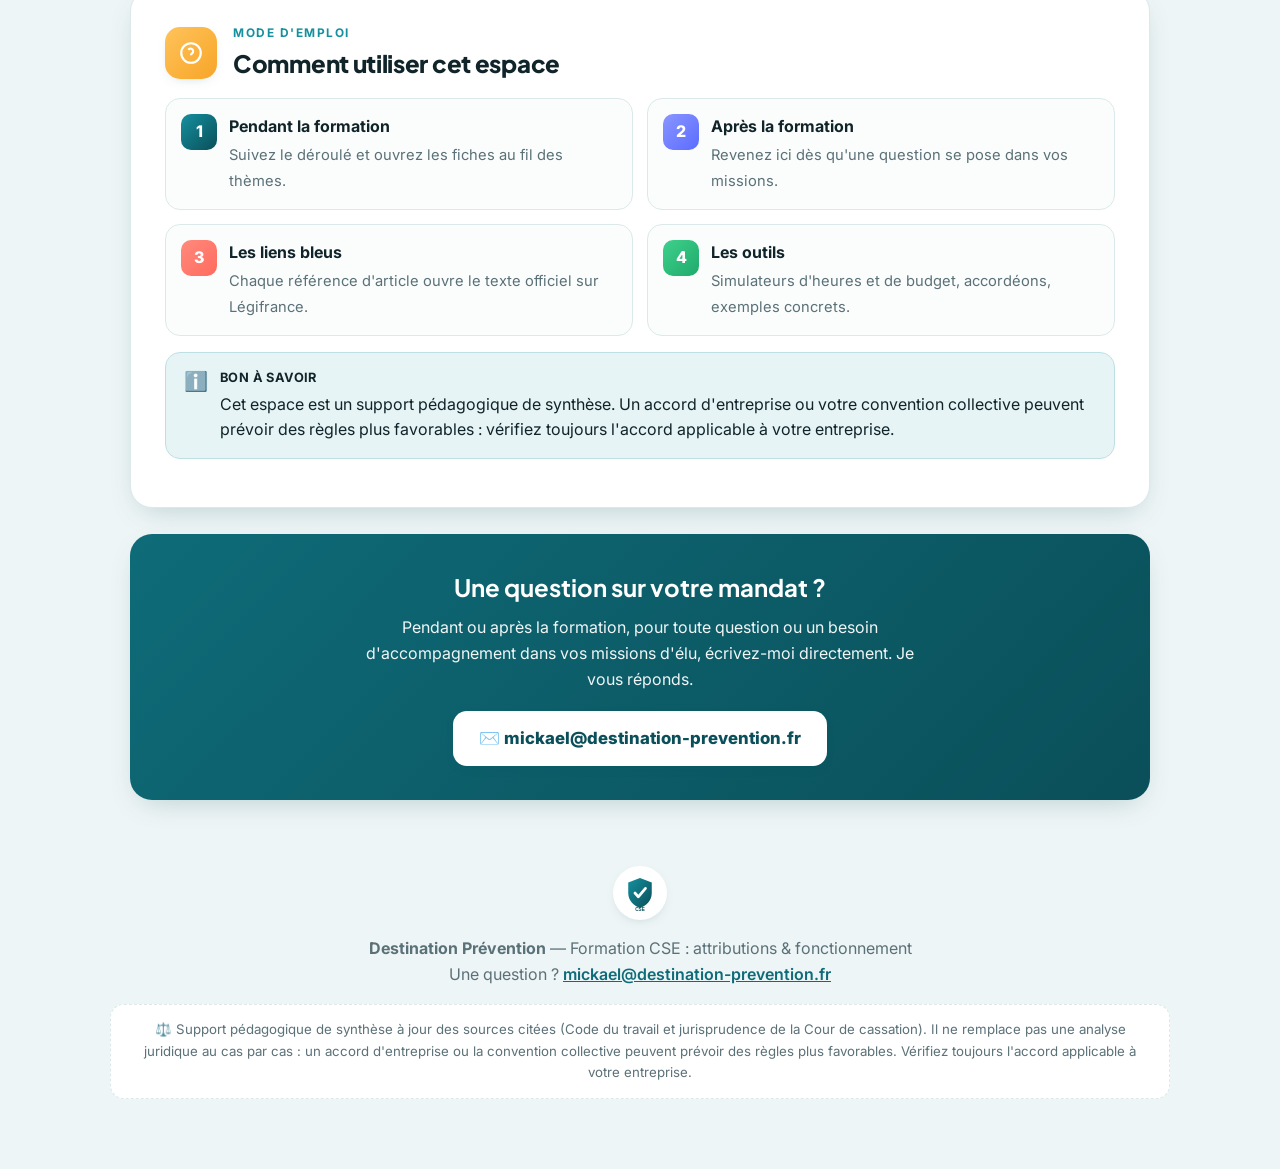
==== commit ff97bd5c: "Add files via upload" ====
--- a/index.html
+++ b/index.html
@@ -18,6 +18,7 @@
   <div class="wrap">
     <a class="lg" href="index.html"><img class="mark" src="logo.svg" alt=""> Formation CSE</a>
     <div class="links">
+      <a href="#recherche">Recherche</a>
       <a href="#modules">Les modules</a>
       <a href="#parcours">Le parcours</a>
       <a href="#aide">Mode d'emploi</a>
@@ -43,6 +44,24 @@
 
 <main class="wrap">
 
+  <section id="recherche">
+    <div class="sec-head">
+      <div class="sec-ico t-coral"><svg viewBox="0 0 24 24" fill="none" stroke="currentColor" stroke-width="2"><circle cx="11" cy="11" r="7"/><path d="M21 21l-4.3-4.3"/></svg></div>
+      <div><div class="kicker">Recherche</div><h2>Trouvez une réponse par mot-clé</h2></div>
+    </div>
+    <p class="lead">Tapez un mot (ex. « heures de délégation », « budget », « harcèlement », « expertise », « entrave »…). La recherche parcourt toutes les fiches et vous mène directement à la bonne section.</p>
+    <div class="search-box">
+      <div class="field">
+        <svg viewBox="0 0 24 24" fill="none" stroke="currentColor" stroke-width="2"><circle cx="11" cy="11" r="7"/><path d="M21 21l-4.3-4.3"/></svg>
+        <input id="q" type="search" autocomplete="off" placeholder="Rechercher un mot-clé dans toute la formation…" aria-label="Rechercher">
+        <button id="sr-clear" class="clear" aria-label="Effacer">✕</button>
+      </div>
+      <div class="sr-meta" id="sr-meta"></div>
+      <div class="sr-results" id="sr-results"></div>
+      <p class="search-hint">Astuce : appuyez sur <b>Entrée</b> pour ouvrir le premier résultat, <b>Échap</b> pour effacer.</p>
+    </div>
+  </section>
+
   <section id="modules">
     <div class="sec-head">
       <div class="sec-ico t-teal"><svg viewBox="0 0 24 24" fill="none" stroke="currentColor" stroke-width="2"><rect x="3" y="3" width="7" height="7" rx="1.5"/><rect x="14" y="3" width="7" height="7" rx="1.5"/><rect x="3" y="14" width="7" height="7" rx="1.5"/><rect x="14" y="14" width="7" height="7" rx="1.5"/></svg></div>
@@ -191,5 +210,6 @@
 <div id="toast"></div>
 <button class="btt" id="btt" aria-label="Revenir en haut">↑</button>
 <script src="app.js"></script>
+<script src="search.js"></script>
 </body>
 </html>
--- a/styles.css
+++ b/styles.css
@@ -228,3 +228,23 @@
 .btt{position:fixed;bottom:24px;right:24px;width:48px;height:48px;border-radius:50%;background:var(--teal);color:#fff;border:none;cursor:pointer;box-shadow:var(--shadow);font-size:1.3rem;opacity:0;pointer-events:none;transition:.3s;z-index:140}
 .btt.show{opacity:1;pointer-events:auto}
 @media(max-width:680px){.feat{grid-template-columns:1fr}section{padding:24px 20px}}
+
+/* ===== Moteur de recherche (page d'accueil) ===== */
+.search-box{position:relative}
+.search-box .field{display:flex;align-items:center;gap:12px;background:#fff;border:2px solid var(--teal-2);border-radius:16px;padding:14px 18px;box-shadow:var(--shadow-sm)}
+.search-box .field svg{flex:none;width:24px;height:24px;color:var(--teal-2)}
+.search-box input{flex:1;border:none;outline:none;font-family:inherit;font-size:1.08rem;color:var(--ink);background:transparent}
+.search-box input::placeholder{color:#9bb0b5}
+.search-box .clear{border:none;background:var(--teal-l);color:var(--teal-d);width:30px;height:30px;border-radius:50%;cursor:pointer;font-size:1rem;line-height:1;display:none}
+.search-box .clear.show{display:block}
+.sr-meta{font-size:.86rem;color:var(--muted);margin:12px 2px 4px;min-height:1.1em}
+.sr-results{display:grid;gap:10px}
+.sr-item{display:block;text-decoration:none;color:var(--ink);border:1px solid var(--line);border-left:4px solid var(--teal-2);border-radius:12px;padding:13px 16px;background:#fbfdfd;transition:.18s}
+.sr-item:hover{background:var(--teal-l);transform:translateX(3px);box-shadow:var(--shadow-sm)}
+.sr-item .sr-mod{display:inline-block;font-size:.68rem;font-weight:800;letter-spacing:.6px;text-transform:uppercase;color:#fff;background:var(--teal-2);border-radius:6px;padding:2px 8px;margin-bottom:6px}
+.sr-item .sr-h{font-weight:800;color:var(--teal-d);margin-left:8px}
+.sr-item .sr-sn{display:block;font-size:.9rem;color:#3a5258;margin-top:5px}
+.sr-item .sr-sn mark{background:var(--amber-l);color:#9a6a07;border-radius:3px;padding:0 2px}
+.sr-empty{padding:14px 16px;border:1px dashed var(--line);border-radius:12px;color:var(--muted);font-size:.92rem;background:#fff}
+.search-hint{margin-top:10px;font-size:.84rem;color:var(--muted)}
+.search-hint b{color:var(--teal-d)}
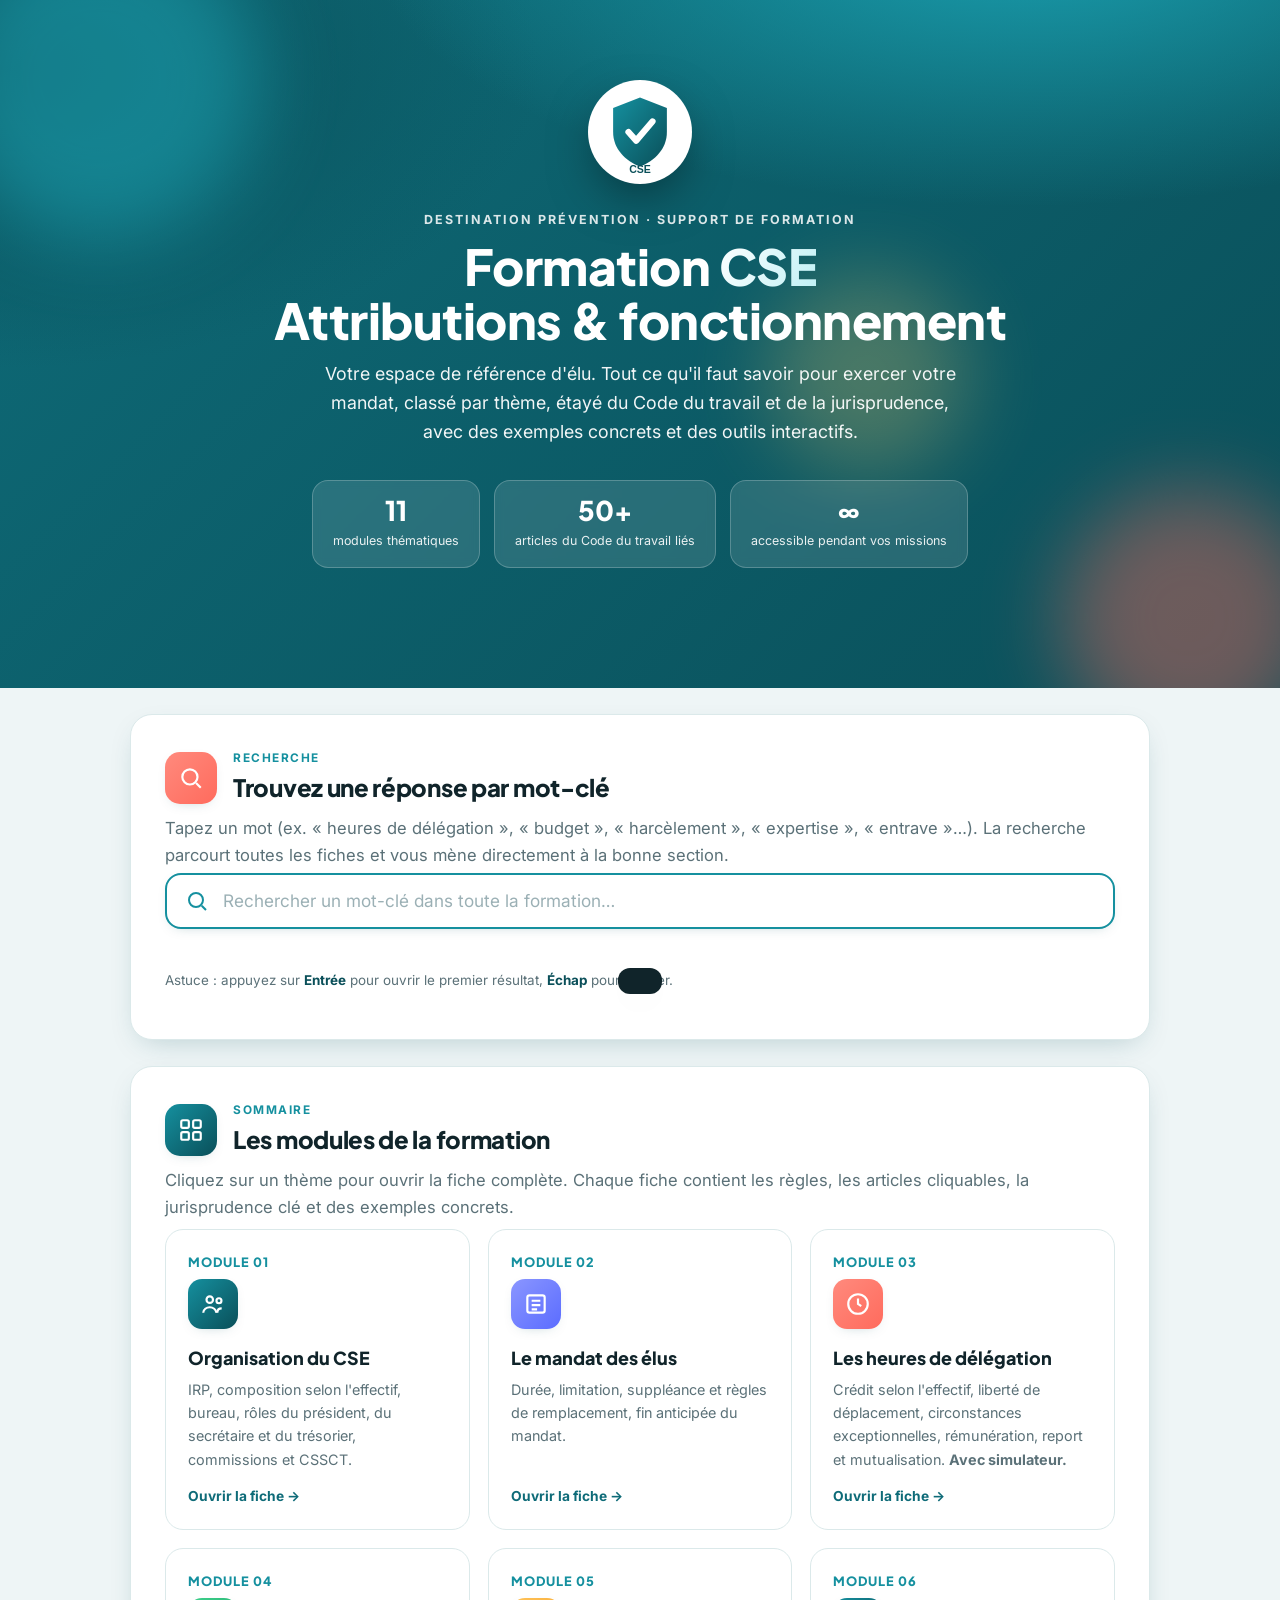
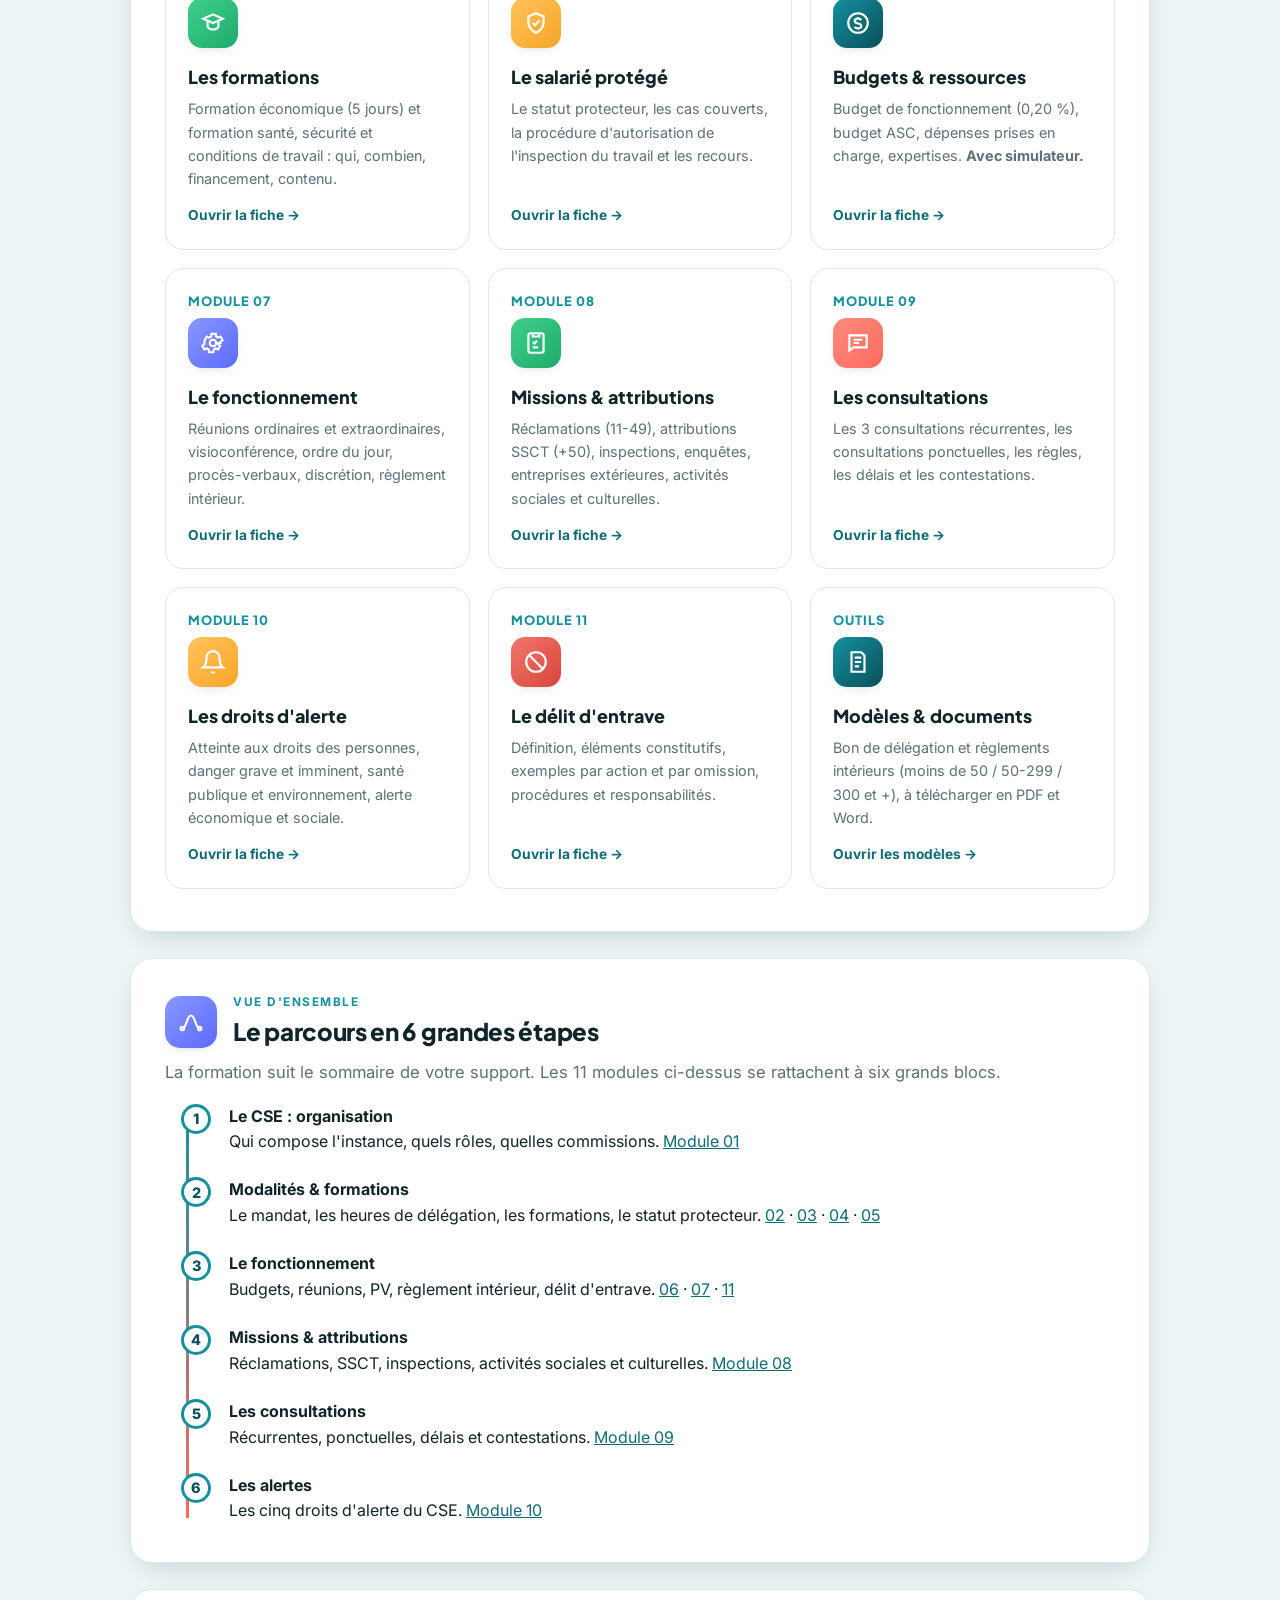
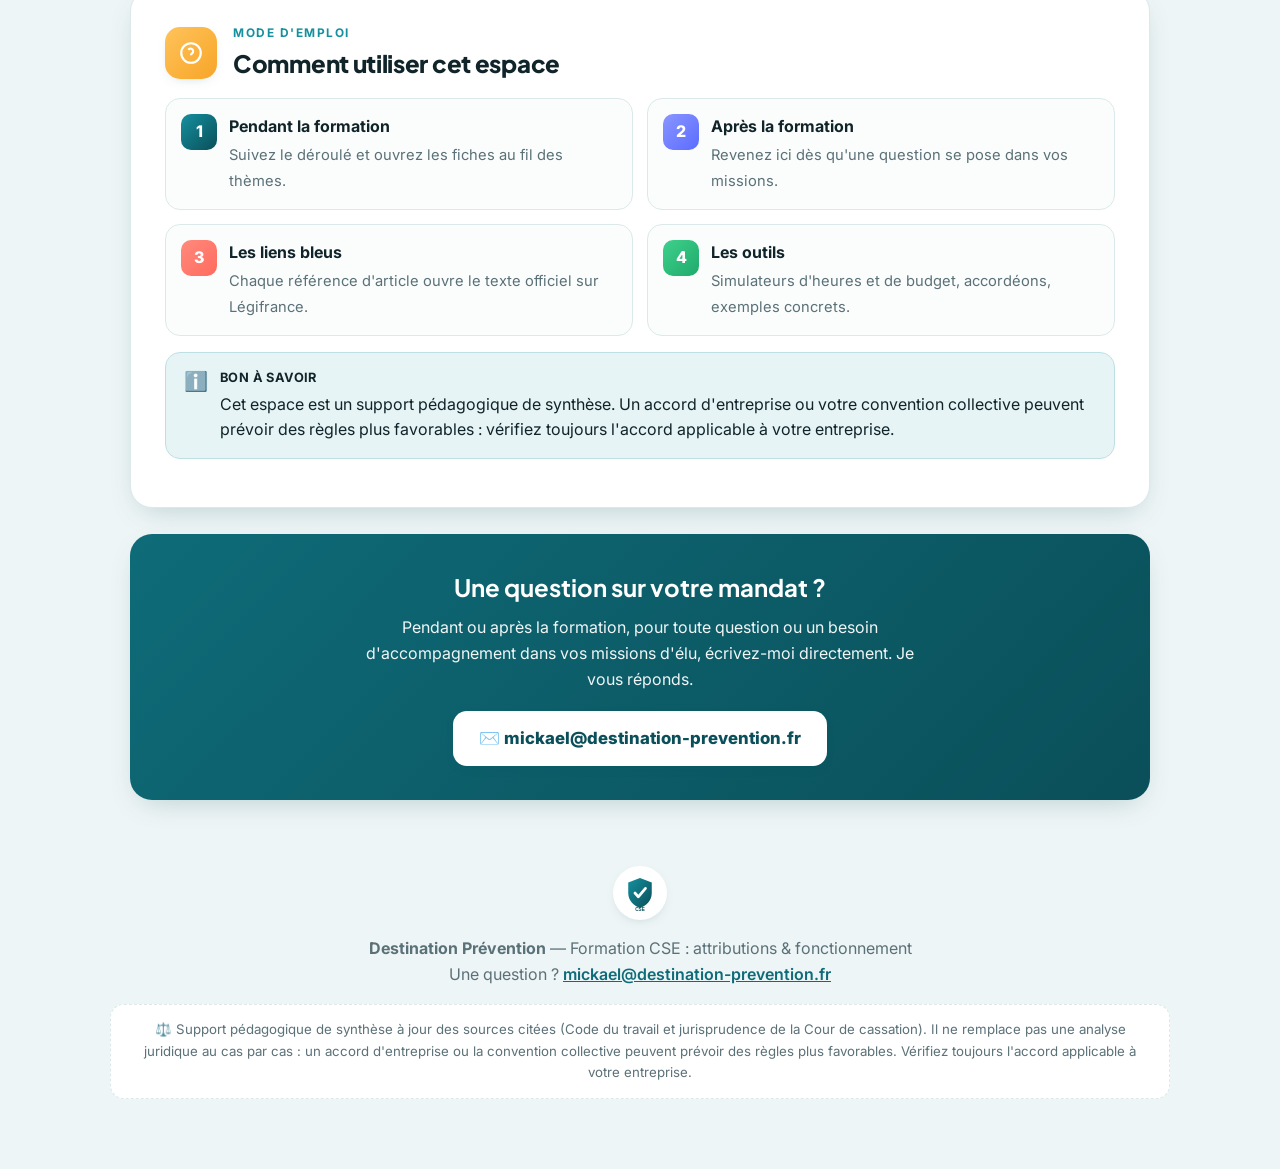
==== commit 35aab69e: "Add files via upload" ====
--- a/index.html
+++ b/index.html
@@ -20,6 +20,7 @@
     <div class="links">
       <a href="#recherche">Recherche</a>
       <a href="#modules">Les modules</a>
+      <a href="modeles.html">Modèles</a>
       <a href="#parcours">Le parcours</a>
       <a href="#aide">Mode d'emploi</a>
       <a href="#contact">Contact</a>
@@ -159,6 +160,14 @@
         <span class="go">Ouvrir la fiche →</span>
       </a>
 
+      <a class="mod" href="modeles.html">
+        <span class="num">OUTILS</span>
+        <div class="mi t-teal"><svg viewBox="0 0 24 24" fill="none" stroke="currentColor" stroke-width="2"><path d="M6 3h9l3 3v15H6z"/><path d="M9 8h6M9 12h6M9 16h4"/></svg></div>
+        <h3>Modèles &amp; documents</h3>
+        <p>Bon de délégation et règlements intérieurs (moins de 50 / 50-299 / 300 et +), à télécharger en PDF et Word.</p>
+        <span class="go">Ouvrir les modèles →</span>
+      </a>
+
     </div>
   </section>
 
--- a/styles.css
+++ b/styles.css
@@ -248,3 +248,45 @@
 .sr-empty{padding:14px 16px;border:1px dashed var(--line);border-radius:12px;color:var(--muted);font-size:.92rem;background:#fff}
 .search-hint{margin-top:10px;font-size:.84rem;color:var(--muted)}
 .search-hint b{color:var(--teal-d)}
+
+/* ===== Générateur de courrier (droit d'alerte) ===== */
+.gen{border:1px solid var(--line);border-radius:18px;padding:22px;background:linear-gradient(135deg,#fbfdfd,#fff);margin-top:8px}
+.gen .grp{margin:0 0 20px}
+.gen .grp:last-child{margin-bottom:0}
+.gen .grp-t{font-family:"Plus Jakarta Sans";font-weight:800;color:var(--teal-d);font-size:1rem;display:flex;align-items:center;gap:9px;margin:0 0 12px;padding-bottom:8px;border-bottom:1px solid var(--line)}
+.gen .grp-t .stepn{flex:none;width:24px;height:24px;border-radius:50%;background:var(--teal);color:#fff;font-size:.8rem;display:grid;place-items:center;font-weight:800}
+.gen .row{display:grid;grid-template-columns:1fr 1fr;gap:14px}
+@media(max-width:620px){.gen .row{grid-template-columns:1fr}}
+.gen .fld{display:flex;flex-direction:column;gap:6px;margin-bottom:12px}
+.gen .fld.full{grid-column:1/-1}
+.gen label{font-weight:700;color:var(--teal-d);font-size:.86rem}
+.gen .hintl{font-weight:500;color:var(--muted);font-size:.8rem}
+.gen input[type=text],.gen input[type=date],.gen select,.gen textarea{
+  font-family:inherit;font-size:.96rem;color:var(--ink);background:#fff;border:1.5px solid var(--line);border-radius:10px;padding:10px 12px;width:100%;transition:.18s}
+.gen input:focus,.gen select:focus,.gen textarea:focus{outline:none;border-color:var(--teal-2);box-shadow:0 0 0 3px rgba(21,144,159,.12)}
+.gen textarea{resize:vertical;min-height:92px;line-height:1.5}
+.gen .chk-grid{display:grid;grid-template-columns:1fr 1fr;gap:8px}
+@media(max-width:620px){.gen .chk-grid{grid-template-columns:1fr}}
+.gen .chk{display:flex;align-items:flex-start;gap:9px;border:1.5px solid var(--line);border-radius:10px;padding:10px 12px;cursor:pointer;background:#fff;transition:.18s;font-size:.92rem}
+.gen .chk:hover{border-color:#bfe0e2;background:var(--teal-l)}
+.gen .chk input{margin-top:2px;accent-color:var(--teal-2);width:17px;height:17px;flex:none}
+.gen .chk.on{border-color:var(--teal-2);background:var(--teal-l)}
+.gen .radio-line{display:flex;flex-wrap:wrap;gap:8px}
+.gen .radio-line .chk{flex:1;min-width:200px}
+.gen-actions{display:flex;flex-wrap:wrap;gap:10px;margin-top:18px}
+.btn{font-family:inherit;font-weight:700;font-size:.95rem;border:none;border-radius:11px;padding:12px 20px;cursor:pointer;display:inline-flex;align-items:center;gap:8px;transition:.18s}
+.btn-primary{background:linear-gradient(135deg,var(--teal-2),var(--teal-d));color:#fff;box-shadow:var(--shadow-sm)}
+.btn-primary:hover{transform:translateY(-2px)}
+.btn-ghost{background:var(--teal-l);color:var(--teal-d)}
+.btn-ghost:hover{background:#d3ebed}
+.btn[disabled]{opacity:.5;cursor:not-allowed;transform:none}
+.gen-out{margin-top:22px;display:none}
+.gen-out.show{display:block;animation:fade .4s ease}
+.letter{background:#fff;border:1px solid var(--line);border-radius:14px;padding:30px 34px;box-shadow:var(--shadow-sm);white-space:pre-wrap;font-family:"Inter",serif;font-size:.95rem;line-height:1.7;color:#22343a;max-height:540px;overflow:auto}
+.gen-warn{font-size:.82rem;color:var(--muted);margin-top:10px}
+.err-field{border-color:var(--red)!important;box-shadow:0 0 0 3px rgba(216,69,58,.12)!important}
+@media print{
+  body *{visibility:hidden!important}
+  #print-area,#print-area *{visibility:visible!important}
+  #print-area{position:absolute;left:0;top:0;width:100%;padding:0;border:none;box-shadow:none;max-height:none;white-space:pre-wrap}
+}
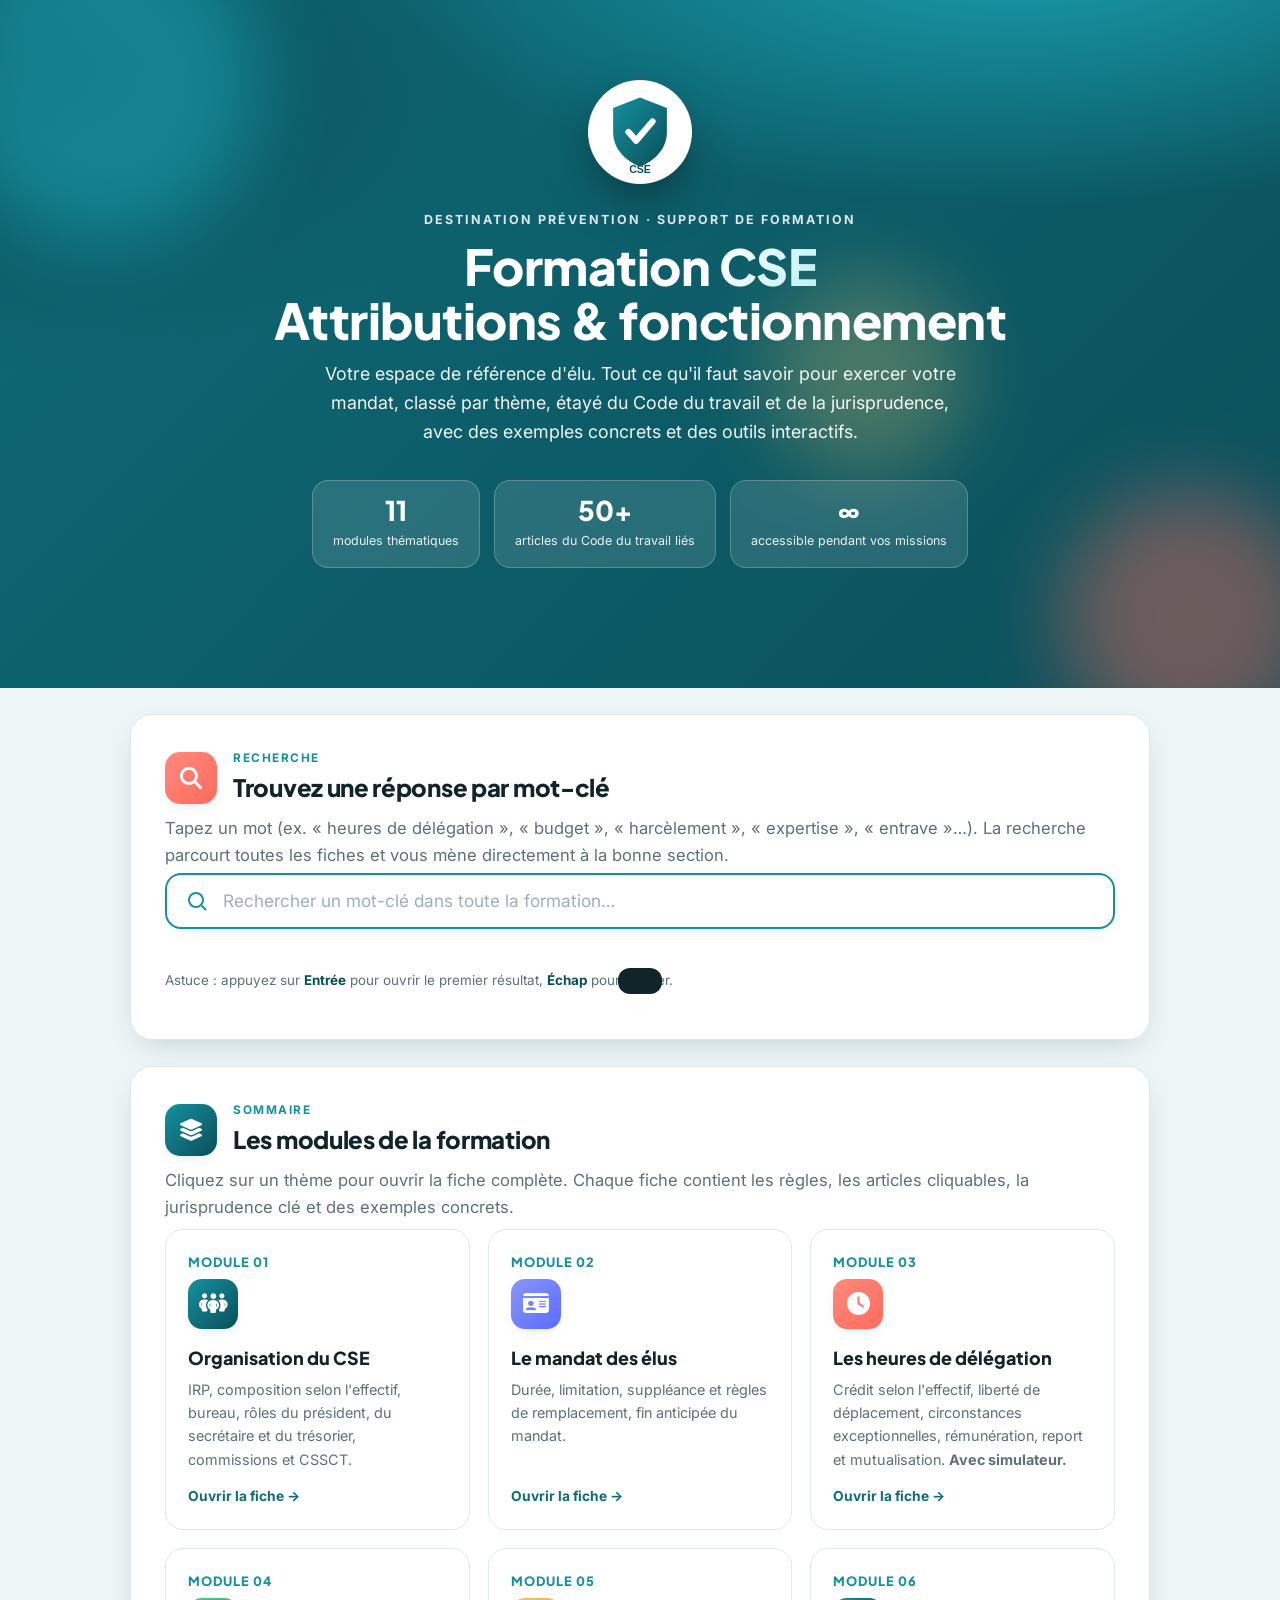
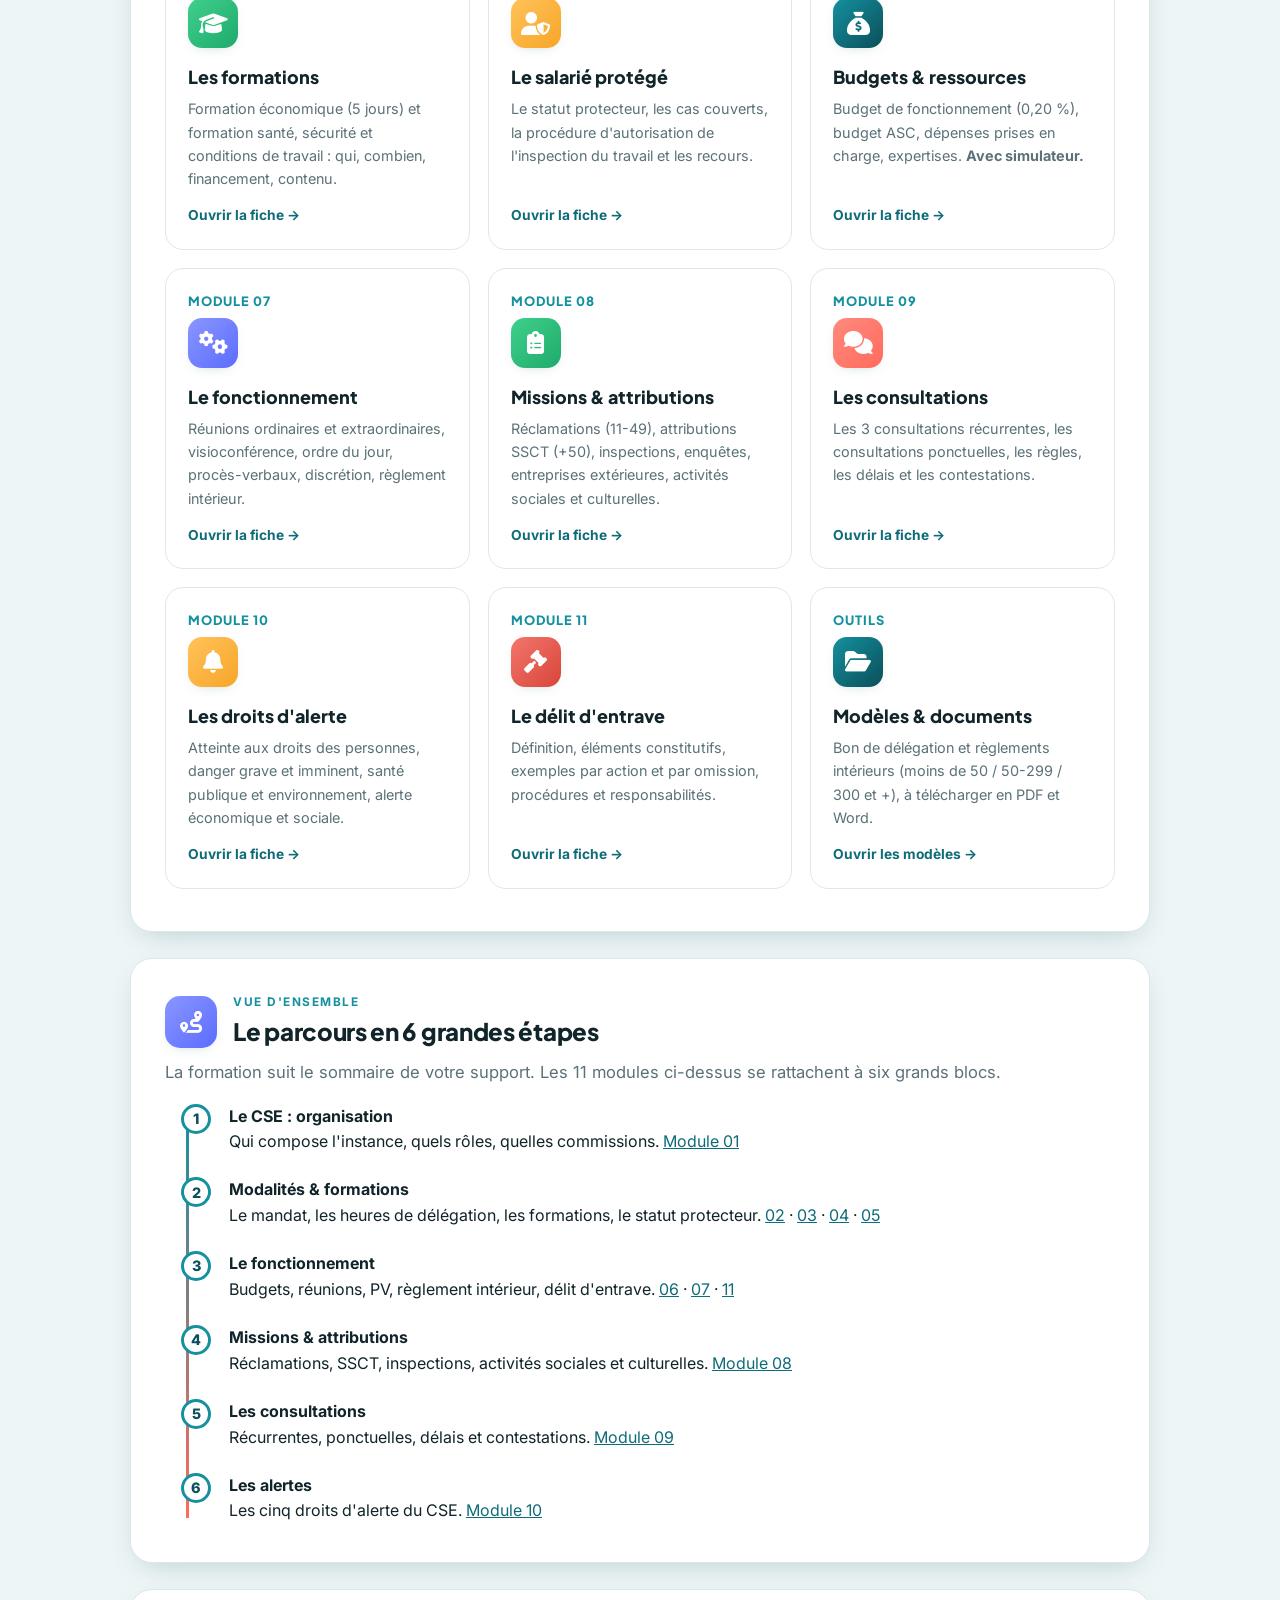
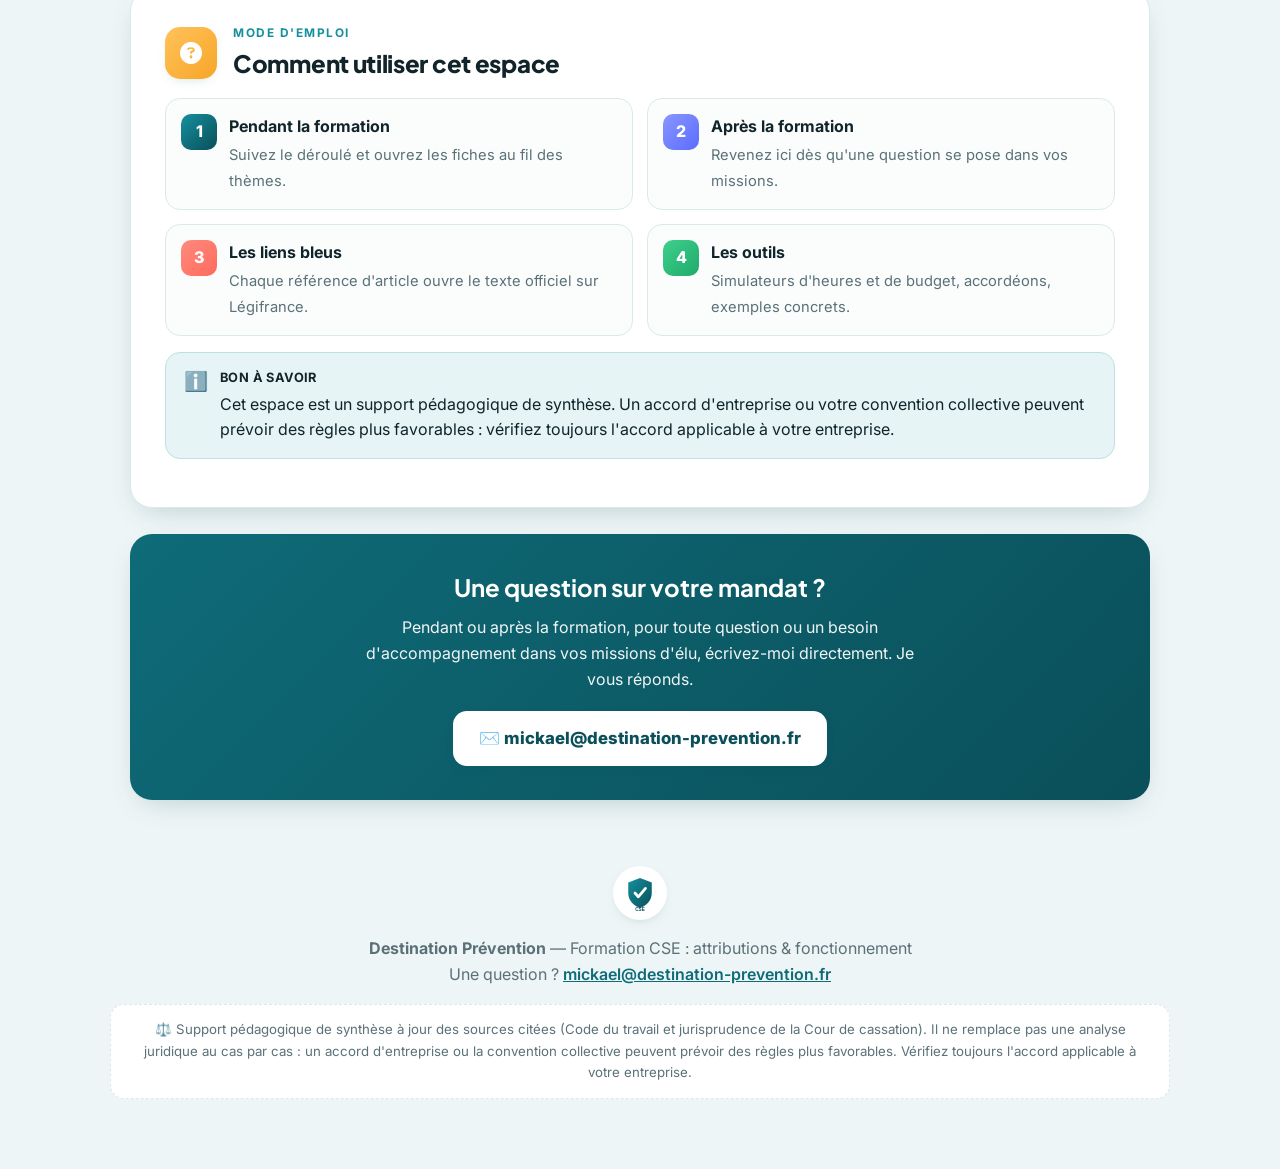
==== commit fb617c09: "Add files via upload" ====
--- a/index.html
+++ b/index.html
@@ -10,6 +10,7 @@
 <link rel="preconnect" href="https://fonts.gstatic.com" crossorigin>
 <link href="https://fonts.googleapis.com/css2?family=Plus+Jakarta+Sans:wght@400;500;600;700;800&family=Inter:wght@400;500;600&display=swap" rel="stylesheet">
 <link rel="stylesheet" href="styles.css">
+<link rel="stylesheet" href="https://cdnjs.cloudflare.com/ajax/libs/font-awesome/6.5.2/css/all.min.css" referrerpolicy="no-referrer">
 </head>
 <body>
 <div id="progress"></div>
@@ -47,7 +48,7 @@
 
   <section id="recherche">
     <div class="sec-head">
-      <div class="sec-ico t-coral"><svg viewBox="0 0 24 24" fill="none" stroke="currentColor" stroke-width="2"><circle cx="11" cy="11" r="7"/><path d="M21 21l-4.3-4.3"/></svg></div>
+      <div class="sec-ico t-coral"><i class="fa-solid fa-magnifying-glass"></i></div>
       <div><div class="kicker">Recherche</div><h2>Trouvez une réponse par mot-clé</h2></div>
     </div>
     <p class="lead">Tapez un mot (ex. « heures de délégation », « budget », « harcèlement », « expertise », « entrave »…). La recherche parcourt toutes les fiches et vous mène directement à la bonne section.</p>
@@ -65,7 +66,7 @@
 
   <section id="modules">
     <div class="sec-head">
-      <div class="sec-ico t-teal"><svg viewBox="0 0 24 24" fill="none" stroke="currentColor" stroke-width="2"><rect x="3" y="3" width="7" height="7" rx="1.5"/><rect x="14" y="3" width="7" height="7" rx="1.5"/><rect x="3" y="14" width="7" height="7" rx="1.5"/><rect x="14" y="14" width="7" height="7" rx="1.5"/></svg></div>
+      <div class="sec-ico t-teal"><i class="fa-solid fa-layer-group"></i></div>
       <div><div class="kicker">Sommaire</div><h2>Les modules de la formation</h2></div>
     </div>
     <p class="lead">Cliquez sur un thème pour ouvrir la fiche complète. Chaque fiche contient les règles, les articles cliquables, la jurisprudence clé et des exemples concrets.</p>
@@ -74,7 +75,7 @@
 
       <a class="mod" href="organisation.html">
         <span class="num">MODULE 01</span>
-        <div class="mi t-teal"><svg viewBox="0 0 24 24" fill="none" stroke="currentColor" stroke-width="2"><circle cx="9" cy="8" r="3"/><path d="M3 20c0-3 3-5 6-5s6 2 6 5"/><circle cx="17.5" cy="9" r="2.3"/><path d="M16 20c0-2.4 1.6-4 4-4"/></svg></div>
+        <div class="mi t-teal"><i class="fa-solid fa-people-group"></i></div>
         <h3>Organisation du CSE</h3>
         <p>IRP, composition selon l'effectif, bureau, rôles du président, du secrétaire et du trésorier, commissions et CSSCT.</p>
         <span class="go">Ouvrir la fiche →</span>
@@ -82,7 +83,7 @@
 
       <a class="mod" href="mandat.html">
         <span class="num">MODULE 02</span>
-        <div class="mi t-indigo"><svg viewBox="0 0 24 24" fill="none" stroke="currentColor" stroke-width="2"><rect x="4" y="4" width="16" height="16" rx="2"/><path d="M8 9h8M8 13h8M8 17h5"/></svg></div>
+        <div class="mi t-indigo"><i class="fa-solid fa-id-card"></i></div>
         <h3>Le mandat des élus</h3>
         <p>Durée, limitation, suppléance et règles de remplacement, fin anticipée du mandat.</p>
         <span class="go">Ouvrir la fiche →</span>
@@ -90,7 +91,7 @@
 
       <a class="mod" href="heures-delegation.html">
         <span class="num">MODULE 03</span>
-        <div class="mi t-coral"><svg viewBox="0 0 24 24" fill="none" stroke="currentColor" stroke-width="2"><circle cx="12" cy="12" r="9"/><path d="M12 7v5l3 2"/></svg></div>
+        <div class="mi t-coral"><i class="fa-solid fa-clock"></i></div>
         <h3>Les heures de délégation</h3>
         <p>Crédit selon l'effectif, liberté de déplacement, circonstances exceptionnelles, rémunération, report et mutualisation. <b>Avec simulateur.</b></p>
         <span class="go">Ouvrir la fiche →</span>
@@ -98,7 +99,7 @@
 
       <a class="mod" href="formation.html">
         <span class="num">MODULE 04</span>
-        <div class="mi t-green"><svg viewBox="0 0 24 24" fill="none" stroke="currentColor" stroke-width="2"><path d="M3 8l9-4 9 4-9 4-9-4z"/><path d="M7 10v5c0 1.5 2.5 3 5 3s5-1.5 5-3v-5"/></svg></div>
+        <div class="mi t-green"><i class="fa-solid fa-graduation-cap"></i></div>
         <h3>Les formations</h3>
         <p>Formation économique (5 jours) et formation santé, sécurité et conditions de travail : qui, combien, financement, contenu.</p>
         <span class="go">Ouvrir la fiche →</span>
@@ -106,7 +107,7 @@
 
       <a class="mod" href="salarie-protege.html">
         <span class="num">MODULE 05</span>
-        <div class="mi t-amber"><svg viewBox="0 0 24 24" fill="none" stroke="currentColor" stroke-width="2"><path d="M12 3l7 3v5c0 5-3 8-7 10-4-2-7-5-7-10V6z"/><path d="M9 12l2 2 4-4"/></svg></div>
+        <div class="mi t-amber"><i class="fa-solid fa-user-shield"></i></div>
         <h3>Le salarié protégé</h3>
         <p>Le statut protecteur, les cas couverts, la procédure d'autorisation de l'inspection du travail et les recours.</p>
         <span class="go">Ouvrir la fiche →</span>
@@ -114,7 +115,7 @@
 
       <a class="mod" href="budget.html">
         <span class="num">MODULE 06</span>
-        <div class="mi t-teal"><svg viewBox="0 0 24 24" fill="none" stroke="currentColor" stroke-width="2"><circle cx="12" cy="12" r="9"/><path d="M15 9.5C14.5 8.5 13.3 8 12 8c-1.7 0-3 .9-3 2.2 0 3 6 1.6 6 4.4C15 16 13.7 17 12 17c-1.3 0-2.5-.6-3-1.6M12 6.5v1.4M12 16.8v1.4"/></svg></div>
+        <div class="mi t-teal"><i class="fa-solid fa-sack-dollar"></i></div>
         <h3>Budgets &amp; ressources</h3>
         <p>Budget de fonctionnement (0,20 %), budget ASC, dépenses prises en charge, expertises. <b>Avec simulateur.</b></p>
         <span class="go">Ouvrir la fiche →</span>
@@ -122,7 +123,7 @@
 
       <a class="mod" href="fonctionnement.html">
         <span class="num">MODULE 07</span>
-        <div class="mi t-indigo"><svg viewBox="0 0 24 24" fill="none" stroke="currentColor" stroke-width="2"><circle cx="12" cy="12" r="3"/><path d="M19 12a7 7 0 00-.1-1l2-1.5-2-3.4-2.3 1a7 7 0 00-1.7-1l-.3-2.6h-4l-.3 2.6a7 7 0 00-1.7 1l-2.3-1-2 3.4L4.1 11a7 7 0 000 2l-2 1.5 2 3.4 2.3-1a7 7 0 001.7 1l.3 2.6h4l.3-2.6a7 7 0 001.7-1l2.3 1 2-3.4-2-1.5c.1-.3.1-.7.1-1z"/></svg></div>
+        <div class="mi t-indigo"><i class="fa-solid fa-gears"></i></div>
         <h3>Le fonctionnement</h3>
         <p>Réunions ordinaires et extraordinaires, visioconférence, ordre du jour, procès-verbaux, discrétion, règlement intérieur.</p>
         <span class="go">Ouvrir la fiche →</span>
@@ -130,7 +131,7 @@
 
       <a class="mod" href="missions.html">
         <span class="num">MODULE 08</span>
-        <div class="mi t-green"><svg viewBox="0 0 24 24" fill="none" stroke="currentColor" stroke-width="2"><rect x="5" y="3" width="14" height="18" rx="2"/><path d="M9 3v3h6V3M9 11l1.5 1.5L13 10M9 16h5"/></svg></div>
+        <div class="mi t-green"><i class="fa-solid fa-clipboard-list"></i></div>
         <h3>Missions &amp; attributions</h3>
         <p>Réclamations (11-49), attributions SSCT (+50), inspections, enquêtes, entreprises extérieures, activités sociales et culturelles.</p>
         <span class="go">Ouvrir la fiche →</span>
@@ -138,7 +139,7 @@
 
       <a class="mod" href="consultations.html">
         <span class="num">MODULE 09</span>
-        <div class="mi t-coral"><svg viewBox="0 0 24 24" fill="none" stroke="currentColor" stroke-width="2"><path d="M4 5h16v11H8l-4 3z"/><path d="M8 9h8M8 12h5"/></svg></div>
+        <div class="mi t-coral"><i class="fa-solid fa-comments"></i></div>
         <h3>Les consultations</h3>
         <p>Les 3 consultations récurrentes, les consultations ponctuelles, les règles, les délais et les contestations.</p>
         <span class="go">Ouvrir la fiche →</span>
@@ -146,7 +147,7 @@
 
       <a class="mod" href="alertes.html">
         <span class="num">MODULE 10</span>
-        <div class="mi t-amber"><svg viewBox="0 0 24 24" fill="none" stroke="currentColor" stroke-width="2"><path d="M18 8a6 6 0 10-12 0c0 7-3 9-3 9h18s-3-2-3-9"/><path d="M10.5 21a1.8 1.8 0 003 0"/></svg></div>
+        <div class="mi t-amber"><i class="fa-solid fa-bell"></i></div>
         <h3>Les droits d'alerte</h3>
         <p>Atteinte aux droits des personnes, danger grave et imminent, santé publique et environnement, alerte économique et sociale.</p>
         <span class="go">Ouvrir la fiche →</span>
@@ -154,7 +155,7 @@
 
       <a class="mod" href="delit-entrave.html">
         <span class="num">MODULE 11</span>
-        <div class="mi t-red"><svg viewBox="0 0 24 24" fill="none" stroke="currentColor" stroke-width="2"><circle cx="12" cy="12" r="9"/><path d="M5.6 5.6l12.8 12.8"/></svg></div>
+        <div class="mi t-red"><i class="fa-solid fa-gavel"></i></div>
         <h3>Le délit d'entrave</h3>
         <p>Définition, éléments constitutifs, exemples par action et par omission, procédures et responsabilités.</p>
         <span class="go">Ouvrir la fiche →</span>
@@ -162,7 +163,7 @@
 
       <a class="mod" href="modeles.html">
         <span class="num">OUTILS</span>
-        <div class="mi t-teal"><svg viewBox="0 0 24 24" fill="none" stroke="currentColor" stroke-width="2"><path d="M6 3h9l3 3v15H6z"/><path d="M9 8h6M9 12h6M9 16h4"/></svg></div>
+        <div class="mi t-teal"><i class="fa-solid fa-folder-open"></i></div>
         <h3>Modèles &amp; documents</h3>
         <p>Bon de délégation et règlements intérieurs (moins de 50 / 50-299 / 300 et +), à télécharger en PDF et Word.</p>
         <span class="go">Ouvrir les modèles →</span>
@@ -173,7 +174,7 @@
 
   <section id="parcours">
     <div class="sec-head">
-      <div class="sec-ico t-indigo"><svg viewBox="0 0 24 24" fill="none" stroke="currentColor" stroke-width="2"><path d="M4 18c4 0 4-12 8-12s4 12 8 12"/><circle cx="4" cy="18" r="1.6"/><circle cx="20" cy="18" r="1.6"/></svg></div>
+      <div class="sec-ico t-indigo"><i class="fa-solid fa-route"></i></div>
       <div><div class="kicker">Vue d'ensemble</div><h2>Le parcours en 6 grandes étapes</h2></div>
     </div>
     <p class="lead">La formation suit le sommaire de votre support. Les 11 modules ci-dessus se rattachent à six grands blocs.</p>
@@ -189,7 +190,7 @@
 
   <section id="aide">
     <div class="sec-head">
-      <div class="sec-ico t-amber"><svg viewBox="0 0 24 24" fill="none" stroke="currentColor" stroke-width="2"><circle cx="12" cy="12" r="9"/><path d="M9.5 9a2.5 2.5 0 014.5 1.5c0 1.7-2 2-2 3.5M12 17h.01"/></svg></div>
+      <div class="sec-ico t-amber"><i class="fa-solid fa-circle-question"></i></div>
       <div><div class="kicker">Mode d'emploi</div><h2>Comment utiliser cet espace</h2></div>
     </div>
     <div class="feat">
--- a/styles.css
+++ b/styles.css
@@ -290,3 +290,17 @@
   #print-area,#print-area *{visibility:visible!important}
   #print-area{position:absolute;left:0;top:0;width:100%;padding:0;border:none;box-shadow:none;max-height:none;white-space:pre-wrap}
 }
+
+/* ===== Bouton flottant "retour au sommaire" (toutes les fiches) ===== */
+.home-fab{position:fixed;left:20px;bottom:24px;z-index:160;display:inline-flex;align-items:center;gap:8px;
+  background:linear-gradient(135deg,var(--teal-2),var(--teal-d));color:#fff;text-decoration:none;font-weight:700;
+  font-size:.9rem;padding:11px 17px;border-radius:999px;box-shadow:var(--shadow);transition:.2s}
+.home-fab:hover{transform:translateY(-2px);color:#fff;box-shadow:0 16px 34px -10px rgba(10,79,89,.55)}
+.home-fab svg{width:18px;height:18px;flex:none}
+@media(max-width:560px){.home-fab span{display:none}.home-fab{padding:13px;left:16px;bottom:16px}}
+
+/* ===== Icônes FontAwesome ===== */
+.sec-ico i{font-size:22px;line-height:1;color:#fff}
+.mi i{font-size:23px;line-height:1;color:#fff}
+.home-fab i{font-size:15px}
+.lf::after{font-family:inherit}
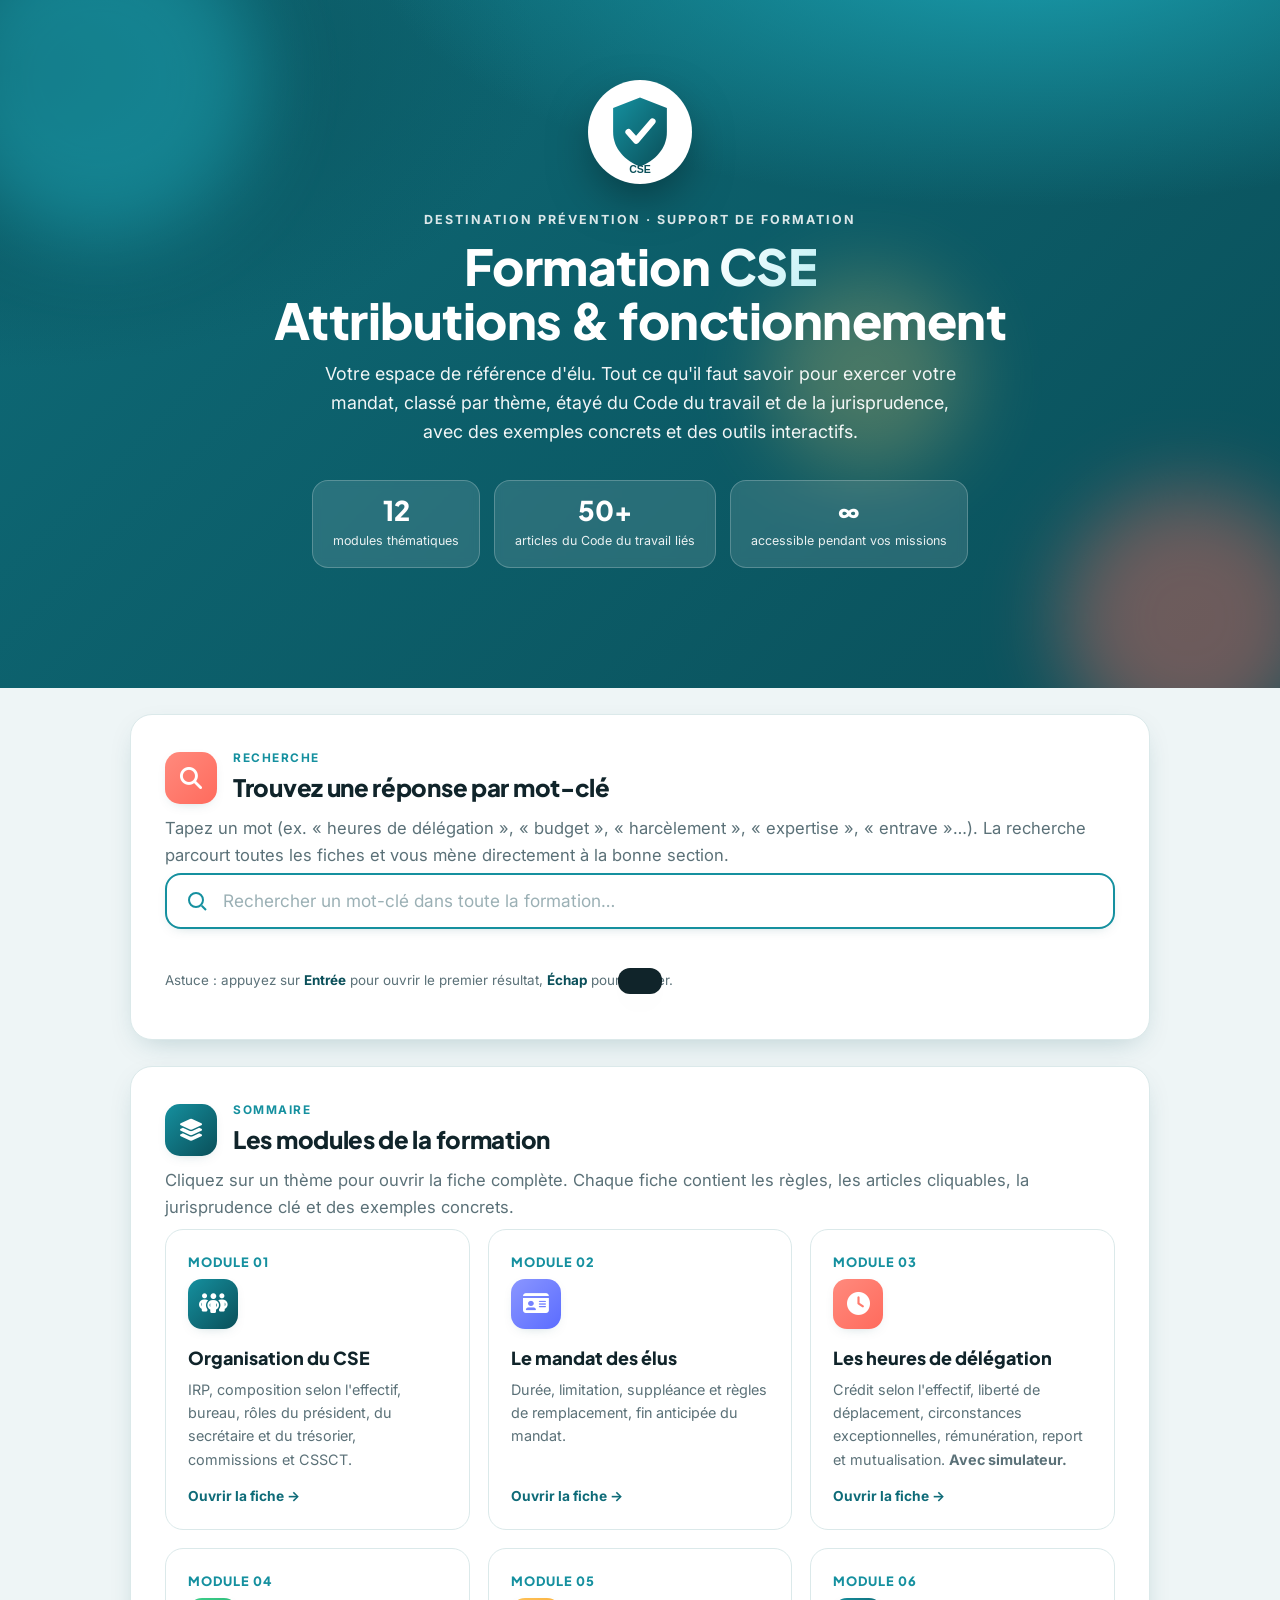
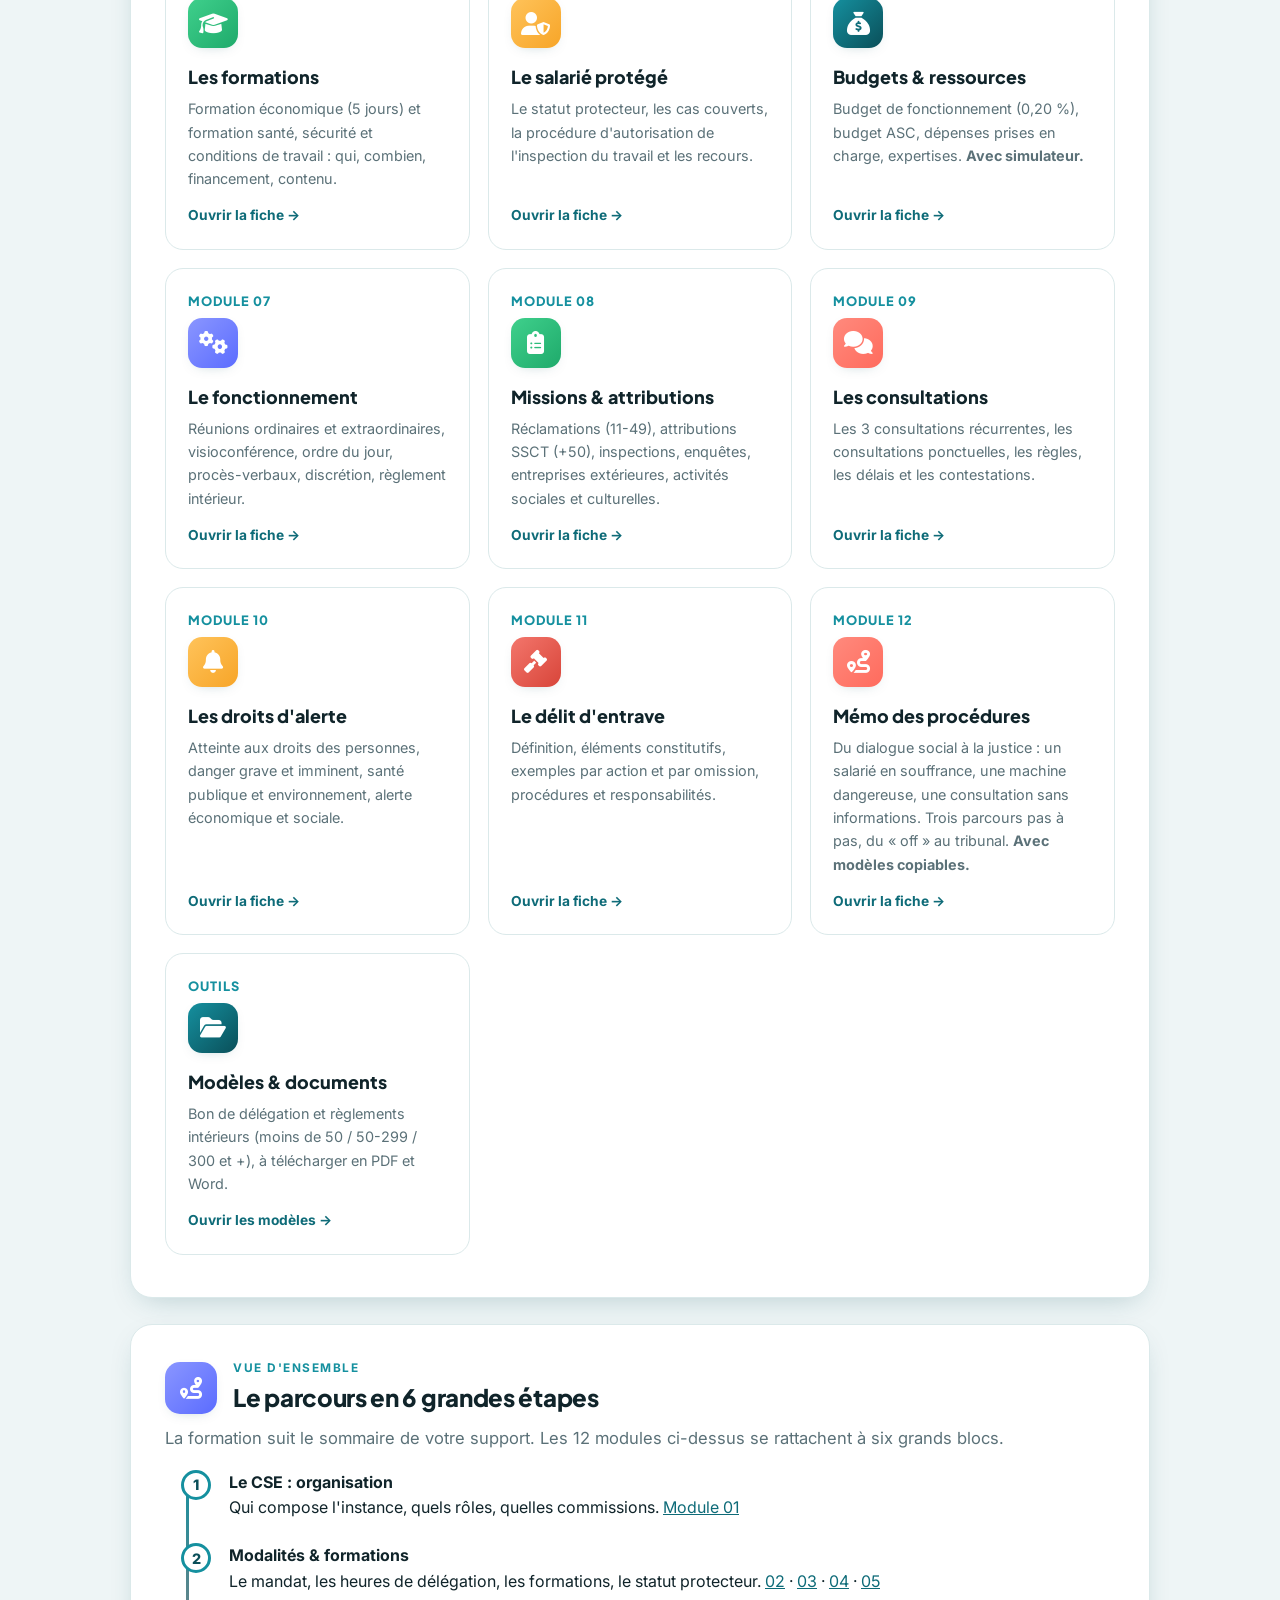
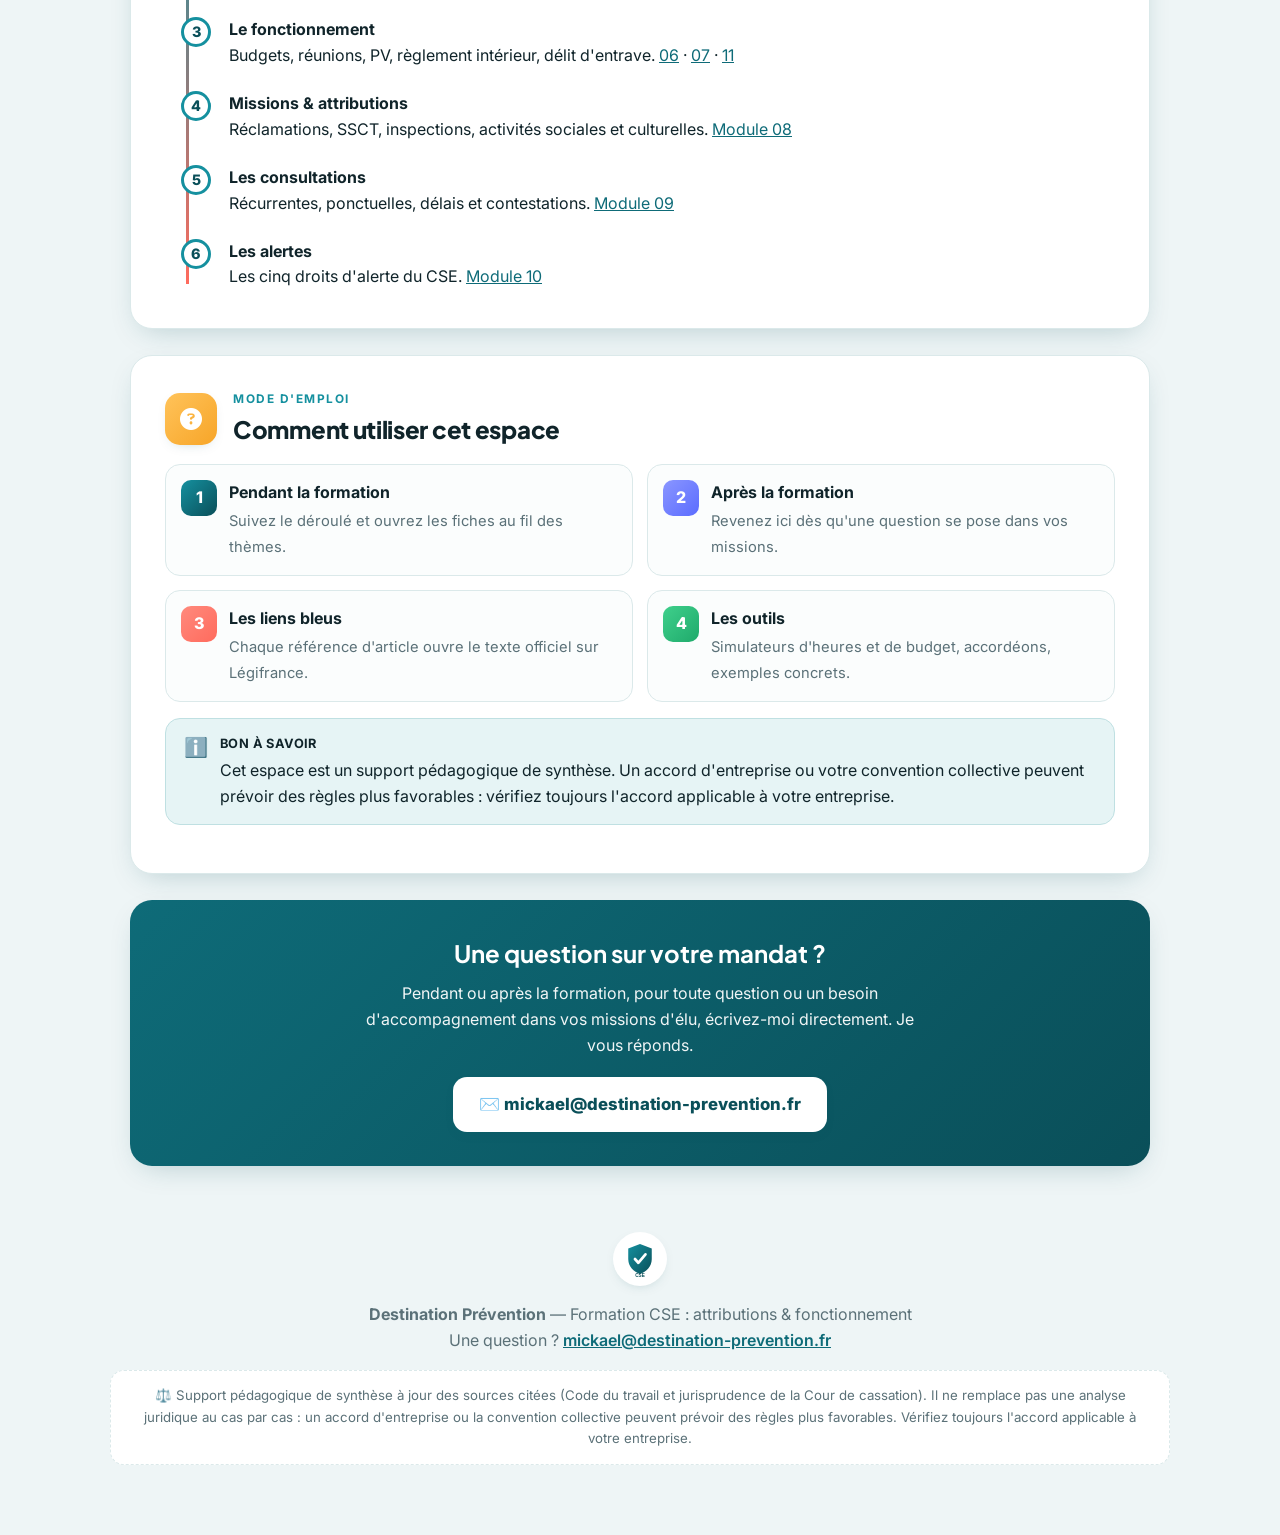
==== commit 4e7efd03: "Module 12 : Mémo des procédures (du dialogue social à la justice) Nouvelle page procedures.html : 3 " ====
--- a/index.html
+++ b/index.html
@@ -21,6 +21,7 @@
     <div class="links">
       <a href="#recherche">Recherche</a>
       <a href="#modules">Les modules</a>
+      <a href="procedures.html">Procédures</a>
       <a href="modeles.html">Modèles</a>
       <a href="#parcours">Le parcours</a>
       <a href="#aide">Mode d'emploi</a>
@@ -37,7 +38,7 @@
     <h1>Formation <span class="hl">CSE</span><br>Attributions &amp; fonctionnement</h1>
     <p class="sub">Votre espace de référence d'élu. Tout ce qu'il faut savoir pour exercer votre mandat, classé par thème, étayé du Code du travail et de la jurisprudence, avec des exemples concrets et des outils interactifs.</p>
     <div class="stats">
-      <div class="stat"><div class="n">11</div><div class="l">modules thématiques</div></div>
+      <div class="stat"><div class="n">12</div><div class="l">modules thématiques</div></div>
       <div class="stat"><div class="n">50+</div><div class="l">articles du Code du travail liés</div></div>
       <div class="stat"><div class="n">∞</div><div class="l">accessible pendant vos missions</div></div>
     </div>
@@ -161,6 +162,14 @@
         <span class="go">Ouvrir la fiche →</span>
       </a>
 
+      <a class="mod" href="procedures.html">
+        <span class="num">MODULE 12</span>
+        <div class="mi t-coral"><i class="fa-solid fa-route"></i></div>
+        <h3>Mémo des procédures</h3>
+        <p>Du dialogue social à la justice : un salarié en souffrance, une machine dangereuse, une consultation sans informations. Trois parcours pas à pas, du « off » au tribunal. <b>Avec modèles copiables.</b></p>
+        <span class="go">Ouvrir la fiche →</span>
+      </a>
+
       <a class="mod" href="modeles.html">
         <span class="num">OUTILS</span>
         <div class="mi t-teal"><i class="fa-solid fa-folder-open"></i></div>
@@ -177,7 +186,7 @@
       <div class="sec-ico t-indigo"><i class="fa-solid fa-route"></i></div>
       <div><div class="kicker">Vue d'ensemble</div><h2>Le parcours en 6 grandes étapes</h2></div>
     </div>
-    <p class="lead">La formation suit le sommaire de votre support. Les 11 modules ci-dessus se rattachent à six grands blocs.</p>
+    <p class="lead">La formation suit le sommaire de votre support. Les 12 modules ci-dessus se rattachent à six grands blocs.</p>
     <div class="tl">
       <div class="step"><div class="dot">1</div><b>Le CSE : organisation</b>Qui compose l'instance, quels rôles, quelles commissions. <a href="organisation.html">Module 01</a></div>
       <div class="step"><div class="dot">2</div><b>Modalités &amp; formations</b>Le mandat, les heures de délégation, les formations, le statut protecteur. <a href="mandat.html">02</a> · <a href="heures-delegation.html">03</a> · <a href="formation.html">04</a> · <a href="salarie-protege.html">05</a></div>
